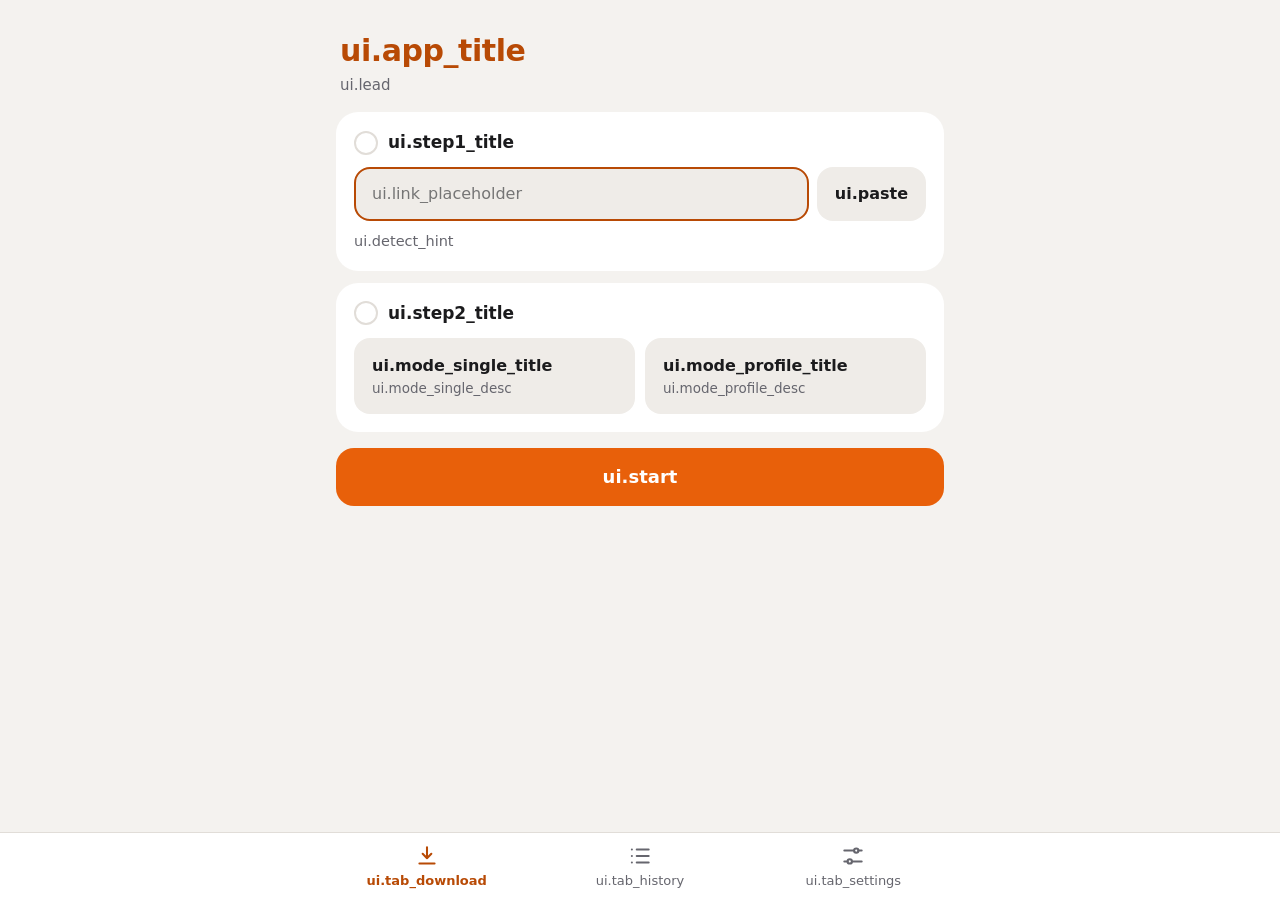
==== instagram_indirici/ui/index.html @ a9535fe2 "1.6.0: yeni arayüz (sekmeler, geçmiş, sihirbaz) ve Windows'a Android'in gelişmiş özellikleri Arayüz " ====
<!doctype html>
<html lang="en">
<head>
<meta charset="utf-8">
<meta name="viewport" content="width=device-width, initial-scale=1, viewport-fit=cover">
<title>Instagram İndirici</title>
<style>
:root {
  --bg: #f4f2ef;
  --surface: #ffffff;
  --surface2: #efece8;
  --ink: #1b1b1d;
  --muted: #66666e;
  --line: #e1ddd8;
  --accent: #b84a05;          /* vurgu metni */
  --accent-soft: #fdeadb;
  --btn: #e8600a;             /* ana düğme */
  --btn-ink: #ffffff;
  --ok: #0e7a5f; --ok-soft: #e2f4ee;
  --warn: #8a5800; --warn-soft: #fff1cc;
  --err: #b3122b; --err-soft: #fbe9ec;
  --focus: #2f6fed;
  --radius: 22px;
  color-scheme: light;
}
@media (prefers-color-scheme: dark) {
  :root {
    --bg: #121212; --surface: #1d1d1f; --surface2: #262629; --ink: #f3f3f3; --muted: #9b9ba3; --line: #2e2e33;
    --accent: #ff7a1a; --accent-soft: #3a2412; --btn: #f26a0c; --btn-ink: #ffffff;
    --ok: #3dcb9b; --ok-soft: #12302a; --warn: #ffcf66; --warn-soft: #3a2f12; --err: #ff6b7d; --err-soft: #3a1820;
    --focus: #7aa7ff;
    color-scheme: dark;
  }
}
* { box-sizing: border-box; }
[hidden] { display: none !important; }
html, body { margin: 0; }
body {
  background: var(--bg);
  color: var(--ink);
  font: 16px/1.45 "Segoe UI Variable Text", "Segoe UI", Roboto, system-ui, -apple-system, sans-serif;
  -webkit-font-smoothing: antialiased;
  -webkit-tap-highlight-color: transparent;
}
body.loading #views, body.loading .tabs { visibility: hidden; }
button, input, select { font: inherit; color: inherit; }
button { -webkit-appearance: none; appearance: none; }
:focus-visible { outline: 2px solid var(--focus); outline-offset: 2px; }

/* ---------- iskelet: üstte içerik, altta sekmeler ---------- */
#views { max-width: 640px; margin: 0 auto; padding: 26px 16px calc(104px + env(safe-area-inset-bottom)); }
.view-head { margin: 0 4px 16px; }
h1 { font: 700 30px/1.15 "Segoe UI Variable Display", "Segoe UI", Roboto, system-ui, sans-serif; margin: 0; letter-spacing: -0.015em; }
#view-download h1 { color: var(--accent); }
.lead { color: var(--muted); margin: 6px 0 0; font-size: 15px; }
h2 { font-size: 17px; font-weight: 650; margin: 0 0 12px; }
.sec { color: var(--accent); font-size: 15px; font-weight: 650; margin: 26px 6px 10px; }

.card { background: var(--surface); border-radius: var(--radius); padding: 18px 18px; margin-bottom: 12px; }
.card.flush { padding: 4px 18px; }

/* adım kartlarının başlığında durum işareti: tamamlanınca yeşil tik */
.step > h2 { display: flex; align-items: center; gap: 10px; }
.step > h2::before {
  content: ""; width: 20px; height: 20px; border-radius: 50%; flex: none;
  border: 2px solid var(--line); background: transparent center / 12px no-repeat;
}
.step.done > h2::before {
  border-color: var(--ok); background-color: var(--ok);
  background-image: url("data:image/svg+xml,%3Csvg xmlns='http://www.w3.org/2000/svg' viewBox='0 0 12 12'%3E%3Cpath d='M2.5 6.4l2.3 2.3L9.5 3.6' fill='none' stroke='white' stroke-width='1.8' stroke-linecap='round' stroke-linejoin='round'/%3E%3C/svg%3E");
}

/* ---------- link alanı ---------- */
.link-row { display: flex; gap: 8px; }
.link-row input {
  flex: 1; min-width: 0; height: 54px; padding: 0 16px; font-size: 16px;
  background: var(--surface2); border: 2px solid transparent; border-radius: 16px;
}
.link-row input:focus { border-color: var(--accent); outline: none; }
.detect { min-height: 22px; margin-top: 10px; font-size: 14.5px; color: var(--muted); }
.detect.ok { color: var(--ok); }
.detect.err { color: var(--err); }

.btn {
  min-height: 44px; padding: 0 18px; border-radius: 14px; border: 0;
  background: var(--surface2); cursor: pointer; font-weight: 600; white-space: nowrap;
}
.btn:hover { filter: brightness(1.08); }
.btn:disabled { opacity: .5; cursor: not-allowed; }
.btn.primary { background: var(--btn); color: var(--btn-ink); }
.btn.danger { color: var(--err); }
.link-row .btn { height: 54px; border-radius: 16px; }

/* ---------- seçim kartları ---------- */
.choices { display: grid; grid-template-columns: 1fr 1fr; gap: 10px; }
.choice { position: relative; }
.choice input { position: absolute; opacity: 0; pointer-events: none; }
.choice label {
  display: block; height: 100%; padding: 14px 16px; border-radius: 16px; cursor: pointer;
  background: var(--surface2); border: 2px solid transparent;
}
.choice label b { display: block; font-weight: 650; }
.choice label span { display: block; color: var(--muted); font-size: 13.5px; margin-top: 2px; }
.choice input:checked + label { border-color: var(--accent); background: var(--accent-soft); }
.choice input:focus-visible + label { outline: 2px solid var(--focus); outline-offset: 2px; }
.choice input:disabled + label { opacity: .45; cursor: not-allowed; }

/* ---------- satırlar: ayar listesi görünümü ---------- */
.rows { display: grid; }
.row { display: grid; grid-template-columns: 130px 1fr; align-items: center; gap: 10px; padding: 12px 0; }
.row + .row { border-top: 1px solid var(--line); }
.row > .lbl { color: var(--muted); font-size: 14px; }
.seg { display: inline-flex; flex-wrap: wrap; background: var(--surface2); border-radius: 12px; padding: 3px; gap: 2px; }
.seg input { position: absolute; opacity: 0; pointer-events: none; }
.seg label { padding: 7px 14px; cursor: pointer; font-size: 14.5px; border-radius: 9px; }
.seg input:checked + label { background: var(--btn); color: var(--btn-ink); font-weight: 600; }
.seg input:focus-visible + label { outline: 2px solid var(--focus); outline-offset: 1px; }
.seg input:disabled + label { opacity: .5; cursor: not-allowed; }
select { height: 42px; padding: 0 12px; border-radius: 12px; border: 0; background: var(--surface2); max-width: 100%; }
.what { display: grid; grid-template-columns: 1fr 1fr; gap: 10px 14px; }
.check { display: flex; gap: 10px; align-items: flex-start; cursor: pointer; }
.check input { width: 20px; height: 20px; margin: 1px 0 0; accent-color: var(--btn); flex: none; }
.check small { display: block; color: var(--muted); font-size: 13px; }

/* anahtar (switch) satırı */
.opt { display: flex; align-items: center; justify-content: space-between; gap: 16px; padding: 14px 0; cursor: pointer; }
.opt + .opt, .opt + .plain, .plain + .opt, .plain + .plain { border-top: 1px solid var(--line); }
.opt .txt { min-width: 0; }
.opt .txt b { display: block; font-weight: 500; }
.opt .txt small, .plain small { display: block; color: var(--muted); font-size: 13.5px; margin-top: 2px; line-height: 1.4; }
input.switch {
  -webkit-appearance: none; appearance: none; flex: none; width: 50px; height: 30px; margin: 0; border-radius: 15px;
  background: var(--line); position: relative; cursor: pointer; transition: background .15s;
}
input.switch::after {
  content: ""; position: absolute; top: 3px; left: 3px; width: 24px; height: 24px; border-radius: 50%;
  background: #fff; box-shadow: 0 1px 3px rgba(0,0,0,.35); transition: transform .15s;
}
input.switch:checked { background: var(--btn); }
input.switch:checked::after { transform: translateX(20px); }
input.switch:disabled { opacity: .5; cursor: not-allowed; }
.plain { padding: 14px 0; }
.plain > b { display: block; font-weight: 500; margin-bottom: 8px; }
.folder-row { display: flex; gap: 8px; flex-wrap: wrap; }
.folder-row input { flex: 1 1 220px; min-width: 0; height: 44px; padding: 0 12px; border-radius: 12px; border: 0; background: var(--surface2); font-size: 14px; }
.folder-static { padding: 11px 14px; border-radius: 12px; background: var(--surface2); font-size: 14px; }
.linklike { background: none; border: 0; padding: 4px 0; color: var(--accent); cursor: pointer; font-size: 14px; font-weight: 600; }
.linklike:disabled { opacity: .5; cursor: not-allowed; }
.hint { color: var(--muted); font-size: 13px; margin-left: 10px; }

/* ---------- başlat düğmesi ---------- */
.start {
  width: 100%; min-height: 58px; border-radius: 18px; border: 0; cursor: pointer; margin-top: 4px;
  background: var(--btn); color: var(--btn-ink); font-size: 18px; font-weight: 700;
}
.start:hover { filter: brightness(1.06); }
.start.stop { background: var(--surface2); color: var(--ink); }
.start:disabled { opacity: .5; cursor: not-allowed; }
.form-error { color: var(--err); font-size: 14px; margin: 8px 4px 0; min-height: 20px; }

/* ---------- ilerleme: büyük sayı ---------- */
#progress { text-align: center; padding: 20px 18px 18px; }
.status { font-size: 17px; font-weight: 650; margin: 0 0 2px; }
.sub { color: var(--muted); font-size: 14px; margin: 0; overflow-wrap: anywhere; min-height: 21px; }
.hero { display: flex; align-items: baseline; justify-content: center; gap: 6px; margin: 14px 0 4px; }
.hero b { font: 800 76px/1 "Segoe UI Variable Display", "Segoe UI", Roboto, system-ui, sans-serif; letter-spacing: -0.03em; font-variant-numeric: tabular-nums; }
.hero span { color: var(--muted); font-size: 18px; }
#progress[data-state="running"] .hero b { color: var(--accent); }
#progress[data-state="done"] .hero b { color: var(--ok); }
#progress[data-state="error"] .hero b { color: var(--err); }
.bar { height: 8px; border-radius: 6px; background: var(--surface2); overflow: hidden; margin: 12px 0 0; }
.bar > i { display: block; height: 100%; width: 0; background: var(--btn); border-radius: 6px; transition: width .3s ease; }
.bar.indet > i { width: 30%; animation: slide 1.2s ease-in-out infinite; }
@keyframes slide { 0% { margin-left: -30%; } 100% { margin-left: 100%; } }
@media (prefers-reduced-motion: reduce) { .bar.indet > i { animation: none; width: 100%; opacity: .35; } .bar > i { transition: none; } input.switch, input.switch::after { transition: none; } }
.counts { display: grid; grid-template-columns: repeat(auto-fit, minmax(92px, 1fr)); gap: 8px; margin-top: 16px; text-align: left; }
.tile { background: var(--surface2); border-radius: 16px; padding: 10px 14px; }
.tile small { display: block; color: var(--muted); font-size: 13px; }
.tile b { display: block; font-size: 22px; font-weight: 700; font-variant-numeric: tabular-nums; }
.tile.bad b { color: var(--err); }
.note { border-radius: 16px; padding: 12px 14px; margin-top: 12px; font-size: 14.5px; text-align: left; }
.note.warn { background: var(--warn-soft); color: var(--warn); }
.note.ok { background: var(--ok-soft); color: var(--ok); }
.note.err { background: var(--err-soft); color: var(--err); }
.note .btn { margin-top: 10px; }
.actions { display: flex; gap: 8px; flex-wrap: wrap; margin-top: 14px; justify-content: center; }
details { margin-top: 14px; text-align: left; }
summary { cursor: pointer; color: var(--muted); font-size: 14px; }
.log { margin-top: 8px; max-height: 240px; overflow: auto; font-size: 13px; line-height: 1.45; border-top: 1px solid var(--line); padding-top: 8px; }
.log div { padding: 2px 0; overflow-wrap: anywhere; }
.log time { color: var(--muted); margin-right: 8px; font-variant-numeric: tabular-nums; }
.log .error { color: var(--err); }
.log .warn { color: var(--warn); }
.log .ok { color: var(--ok); }
.log .debug { display: none; }

/* ---------- hesap ---------- */
.account { display: flex; gap: 10px; align-items: center; justify-content: space-between; flex-wrap: wrap; }
.account .who { display: inline-flex; gap: 10px; align-items: center; }
.account .dot { width: 10px; height: 10px; border-radius: 50%; background: var(--muted); display: inline-block; }
.account.on .dot { background: var(--ok); }

/* ---------- geçmiş ---------- */
.stats { display: grid; grid-template-columns: 1fr 1fr; gap: 10px; margin-bottom: 14px; }
.stats .tile { padding: 14px 16px; border-radius: 18px; background: var(--surface); }
.day { display: flex; justify-content: space-between; align-items: baseline; margin: 20px 6px 8px; color: var(--accent); font-weight: 650; font-size: 15px; }
.day span { color: var(--muted); font-weight: 400; font-size: 14px; }
.person { display: grid; grid-template-columns: 46px 1fr; gap: 14px; align-items: center; background: var(--surface); border-radius: 18px; padding: 14px 16px; margin-bottom: 8px; }
.person .av { width: 46px; height: 46px; border-radius: 50%; background: var(--accent-soft); color: var(--accent); display: grid; place-items: center; font-weight: 700; font-size: 19px; text-transform: uppercase; }
.person .nm { font-weight: 600; overflow-wrap: anywhere; }
.person .meta { color: var(--muted); font-size: 14px; }
.person .acts { grid-column: 1 / -1; display: flex; gap: 8px; flex-wrap: wrap; }
.person .acts .btn { min-height: 40px; padding: 0 14px; font-size: 14.5px; }
.empty { text-align: center; padding: 56px 24px 24px; color: var(--muted); }
.empty b { display: block; color: var(--ink); font-size: 18px; margin-bottom: 6px; }
.note-foot { color: var(--muted); font-size: 13.5px; margin: 18px 6px 0; line-height: 1.5; }

/* ---------- gelişmiş ---------- */
.adv-row { padding: 14px 0; }
.adv-row + .adv-row { border-top: 1px solid var(--line); }
.adv-row .lbl2 { display: block; font-weight: 500; margin-bottom: 8px; }
.adv-row small { display: block; color: var(--muted); font-size: 13.5px; margin-top: 8px; line-height: 1.4; }
.adv-actions { display: flex; flex-wrap: wrap; gap: 8px; }
.adv-msg { color: var(--muted); font-size: 13.5px; margin-top: 6px; min-height: 18px; }
.about { color: var(--muted); font-size: 13.5px; text-align: center; margin: 26px 0 0; }

/* ---------- alt sekmeler ---------- */
.tabs {
  position: fixed; left: 0; right: 0; bottom: 0; z-index: 20;
  background: var(--surface); border-top: 1px solid var(--line);
  padding-bottom: env(safe-area-inset-bottom);
}
.tabs-in { max-width: 640px; margin: 0 auto; display: grid; grid-template-columns: repeat(3, 1fr); }
.tab {
  background: none; border: 0; cursor: pointer; color: var(--muted); padding: 10px 4px 9px;
  display: flex; flex-direction: column; align-items: center; gap: 3px; font-size: 13px; font-weight: 500; min-height: 62px;
}
.tab svg { width: 26px; height: 26px; fill: none; stroke: currentColor; stroke-width: 1.9; stroke-linecap: round; stroke-linejoin: round; }
.tab[aria-selected="true"] { color: var(--accent); font-weight: 650; }

/* ---------- pencereler ---------- */
.modal { position: fixed; inset: 0; background: rgba(0,0,0,.6); display: flex; align-items: center; justify-content: center; padding: 20px; z-index: 50; }
.modal[hidden] { display: none; }
.modal-box { background: var(--surface); color: var(--ink); border-radius: 26px; padding: 22px; max-width: 420px; width: 100%; box-shadow: 0 10px 40px rgba(0,0,0,.4); }
.modal-box h3 { margin: 0 0 8px; font-size: 20px; font-weight: 600; }
.modal-box p { margin: 0 0 14px; line-height: 1.45; color: var(--muted); }
.modal-actions { display: flex; gap: 10px; justify-content: flex-end; margin-top: 18px; }

/* ---------- ilk açılış sihirbazı ---------- */
.wizard { position: fixed; inset: 0; z-index: 60; background: var(--bg); display: flex; flex-direction: column; padding: 28px 24px calc(28px + env(safe-area-inset-bottom)); }
.wizard-in { width: 100%; max-width: 480px; margin: 0 auto; flex: 1; display: flex; flex-direction: column; }
.wz-step { text-align: center; color: var(--muted); font-size: 14px; min-height: 22px; }
.wz-page { flex: 1; display: flex; flex-direction: column; align-items: center; justify-content: center; text-align: center; gap: 14px; }
.wz-icon { width: 104px; height: 104px; border-radius: 50%; background: var(--btn); display: grid; place-items: center; margin-bottom: 10px; }
.wz-icon svg { width: 54px; height: 54px; fill: none; stroke: #fff; stroke-width: 2; stroke-linecap: round; stroke-linejoin: round; }
.wz-page h2 { font-size: 27px; font-weight: 700; margin: 0; letter-spacing: -0.01em; }
.wz-page p { margin: 0; color: var(--muted); font-size: 17px; line-height: 1.5; max-width: 380px; }
.wz-page .accent { color: var(--accent); }
.wz-page select { margin-top: 8px; min-width: 200px; }
.wz-path { background: var(--surface); border-radius: 14px; padding: 10px 14px; font-size: 14px; overflow-wrap: anywhere; max-width: 100%; }
.wz-actions { display: grid; gap: 6px; }
.wz-actions .start { margin: 0; }
.wz-actions .skip { background: none; border: 0; cursor: pointer; color: var(--muted); font-size: 16px; min-height: 48px; }

.is-mobile .desktop-only { display: none !important; }
.is-desktop .mobile-only { display: none !important; }

@media (min-width: 720px) {
  #views { padding-top: 34px; }
}
@media (max-width: 560px) {
  .choices { grid-template-columns: 1fr; }
  .what { grid-template-columns: 1fr; }
  .row { grid-template-columns: 1fr; gap: 6px; }
  .link-row { flex-direction: column; }
  .link-row .btn { height: 48px; }
  .hero b { font-size: 64px; }
}
</style>
</head>
<body class="loading">

<div id="views">
  <!-- ===================== İNDİR ===================== -->
  <section id="view-download" data-view="download" role="tabpanel" aria-labelledby="tab-download">
    <header class="view-head">
      <h1 data-i18n="ui.app_title"></h1>
      <p class="lead" data-i18n="ui.lead"></p>
    </header>

    <section class="card" id="progress" hidden aria-live="polite" data-state="idle">
      <p class="status" id="status"></p>
      <p class="sub" id="sub"></p>
      <div class="hero" id="hero"><b id="hero-num">0</b><span id="hero-unit">%</span></div>
      <div class="bar" id="bar"><i></i></div>
      <div class="counts" id="counts"></div>
      <div id="notes"></div>
      <div class="actions" id="done-actions" hidden>
        <button class="btn primary" id="open-result" type="button"></button>
      </div>
      <details id="details">
        <summary data-i18n="ui.details"></summary>
        <div class="log" id="log"></div>
      </details>
    </section>

    <section class="card step" id="step1">
      <h2 data-i18n="ui.step1_title"></h2>
      <div class="link-row">
        <input id="link" type="text" autocomplete="off" spellcheck="false" inputmode="url"
               data-i18n-placeholder="ui.link_placeholder" aria-describedby="detect">
        <button class="btn" id="paste" type="button" data-i18n="ui.paste"></button>
      </div>
      <div class="detect" id="detect" aria-live="polite"></div>
    </section>

    <section class="card step" id="step2">
      <h2 id="step2-title" data-i18n="ui.step2_title"></h2>
      <div class="choices" role="radiogroup" aria-labelledby="step2-title">
        <div class="choice">
          <input type="radio" name="mode" id="mode-single" value="single">
          <label for="mode-single"><b data-i18n="ui.mode_single_title"></b><span id="single-hint"></span></label>
        </div>
        <div class="choice">
          <input type="radio" name="mode" id="mode-profile" value="profile">
          <label for="mode-profile"><b data-i18n="ui.mode_profile_title"></b><span id="profile-hint"></span></label>
        </div>
      </div>
    </section>

    <section class="card" id="step3">
      <h2 data-i18n="ui.step3_title"></h2>
      <div class="rows">
        <div class="row" id="row-what">
          <span class="lbl" data-i18n="ui.what_label"></span>
          <div class="what">
            <label class="check"><input type="checkbox" id="w-posts"><span data-i18n="ui.what_posts"></span></label>
            <label class="check"><input type="checkbox" id="w-stories"><span><span data-i18n="ui.what_stories"></span><small data-i18n="ui.needs_login"></small></span></label>
            <label class="check"><input type="checkbox" id="w-highlights"><span><span data-i18n="ui.what_highlights"></span><small data-i18n="ui.needs_login"></small></span></label>
            <label class="check"><input type="checkbox" id="w-avatar"><span data-i18n="ui.what_avatar"></span></label>
          </div>
        </div>
        <div class="row" id="row-content">
          <span class="lbl" id="lbl-content" data-i18n="ui.content_label"></span>
          <div class="seg" role="radiogroup" aria-labelledby="lbl-content">
            <input type="radio" name="content" id="c-all" value="all"><label for="c-all" data-i18n="ui.content_all"></label>
            <input type="radio" name="content" id="c-video" value="video"><label for="c-video" data-i18n="ui.content_video"></label>
            <input type="radio" name="content" id="c-image" value="image"><label for="c-image" data-i18n="ui.content_image"></label>
          </div>
        </div>
        <div class="row" id="row-limit">
          <label class="lbl" for="limit" data-i18n="ui.limit_label"></label>
          <div>
            <select id="limit">
              <option value="0" data-i18n="ui.limit_all"></option>
              <option value="12" data-i18n="ui.limit_n" data-n="12"></option>
              <option value="30" data-i18n="ui.limit_n" data-n="30"></option>
              <option value="50" data-i18n="ui.limit_n" data-n="50"></option>
              <option value="100" data-i18n="ui.limit_n" data-n="100"></option>
              <option value="300" data-i18n="ui.limit_n" data-n="300"></option>
            </select>
          </div>
        </div>
        <div class="row" id="row-onlynew">
          <span class="lbl"></span>
          <label class="check"><input type="checkbox" id="onlynew">
            <span><span data-i18n="ui.only_new_title"></span>
              <small data-i18n="ui.only_new_desc"></small>
            </span>
          </label>
        </div>
      </div>
    </section>

    <button class="start" id="start" type="button" data-i18n="ui.start"></button>
    <div class="form-error" id="form-error" role="alert"></div>
  </section>

  <!-- ===================== GEÇMİŞ ===================== -->
  <section id="view-history" data-view="history" role="tabpanel" aria-labelledby="tab-history" hidden>
    <header class="view-head"><h1 data-i18n="ui.hist_title"></h1></header>
    <div class="stats">
      <div class="tile"><small data-i18n="ui.hist_profiles"></small><b id="hist-profiles">0</b></div>
      <div class="tile"><small data-i18n="ui.hist_posts"></small><b id="hist-posts">0</b></div>
    </div>
    <div id="hist-list"></div>
    <div class="empty" id="hist-empty" hidden>
      <b data-i18n="ui.hist_empty_title"></b>
      <span data-i18n="ui.hist_empty_text"></span>
    </div>
    <p class="note-foot" data-i18n="ui.hist_note"></p>
  </section>

  <!-- ===================== AYARLAR ===================== -->
  <section id="view-settings" data-view="settings" role="tabpanel" aria-labelledby="tab-settings" hidden>
    <header class="view-head"><h1 data-i18n="ui.settings_title"></h1></header>

    <h3 class="sec" data-i18n="ui.sec_download"></h3>
    <div class="card flush">
      <div class="plain" id="row-folder">
        <b data-i18n="ui.folder_label"></b>
        <div class="folder-row desktop-only">
          <input id="outdir" type="text" spellcheck="false" aria-label="">
          <button class="btn" id="choose" type="button" data-i18n="ui.folder_change"></button>
          <button class="btn" id="openout" type="button" data-i18n="ui.folder_open"></button>
        </div>
        <div class="folder-static mobile-only" data-i18n="ui.folder_mobile_value"></div>
      </div>
      <label class="opt" id="row-history">
        <span class="txt"><b data-i18n="ui.history_title"></b><small data-i18n="ui.history_desc"></small></span>
        <input class="switch" type="checkbox" id="history">
      </label>
      <label class="opt" id="row-auto">
        <span class="txt"><b data-i18n="ui.auto_title"></b><small data-i18n="ui.auto_desc"></small></span>
        <input class="switch" type="checkbox" id="autocont">
      </label>
      <div class="plain">
        <button class="linklike" id="clear-history" type="button" data-i18n="ui.history_clear"></button>
        <span class="hint" id="history-msg" aria-live="polite"></span>
      </div>
    </div>

    <h3 class="sec" data-i18n="ui.sec_account"></h3>
    <div class="card">
      <div class="account" id="account">
        <span class="who"><i class="dot" aria-hidden="true"></i><span id="account-text"></span></span>
        <button class="btn" id="login" type="button"></button>
      </div>
    </div>

    <h3 class="sec" data-i18n="ui.sec_language"></h3>
    <div class="card">
      <select id="lang" aria-label="Language"></select>
    </div>

    <h3 class="sec" data-i18n="ui.advanced_title"></h3>
    <div class="card flush" id="advanced">
      <div class="adv-row">
        <label class="lbl2" for="identity" data-i18n="ui.identity_label"></label>
        <select id="identity">
          <option value="desktop" data-i18n="ui.identity_desktop"></option>
          <option value="android" data-i18n="ui.identity_android"></option>
          <option value="tablet" data-i18n="ui.identity_tablet"></option>
        </select>
        <small id="identity-hint"></small>
      </div>
      <div class="adv-row">
        <label class="lbl2" for="speed" data-i18n="ui.speed_label"></label>
        <select id="speed">
          <option value="normal" data-i18n="ui.speed_normal"></option>
          <option value="careful" data-i18n="ui.speed_careful"></option>
          <option value="very_careful" data-i18n="ui.speed_very_careful"></option>
        </select>
        <small data-i18n="ui.speed_hint"></small>
      </div>
      <div class="adv-row">
        <span class="lbl2" data-i18n="ui.report_label"></span>
        <div class="adv-actions">
          <button class="btn" id="report-copy" type="button" data-i18n="ui.report_copy"></button>
          <button class="btn" id="report-share" type="button"></button>
        </div>
        <small id="report-hint"></small>
        <div class="adv-msg" id="report-msg" aria-live="polite"></div>
      </div>
      <div class="adv-row mobile-only">
        <span class="lbl2" data-i18n="ui.network_label"></span>
        <button class="btn" id="network-open" type="button" data-i18n="ui.network_open"></button>
        <small data-i18n="ui.network_hint"></small>
      </div>
      <div class="adv-row">
        <span class="lbl2" data-i18n="ui.clear_label"></span>
        <div class="adv-actions">
          <button class="btn" id="clear-cache" type="button" data-i18n="ui.cache_clear"></button>
          <button class="btn danger" id="clear-cookies" type="button" data-i18n="ui.cookies_clear"></button>
        </div>
        <small><span data-i18n="ui.cache_hint"></span> <span data-i18n="ui.cookies_hint"></span></small>
        <div class="adv-msg" id="adv-msg" aria-live="polite"></div>
      </div>
      <label class="opt">
        <span class="txt"><b data-i18n="ui.confirm_ask"></b></span>
        <input class="switch" type="checkbox" id="confirm-ask">
      </label>
    </div>

    <p class="about" id="version"></p>
  </section>
</div>

<!-- alt sekmeler -->
<nav class="tabs" id="tabs" role="tablist">
  <div class="tabs-in">
    <button class="tab" id="tab-download" role="tab" type="button" data-tab="download" aria-selected="true" aria-controls="view-download">
      <svg viewBox="0 0 24 24" aria-hidden="true"><path d="M12 4v10m0 0l-4-4m4 4l4-4M5 19h14"/></svg>
      <span data-i18n="ui.tab_download"></span>
    </button>
    <button class="tab" id="tab-history" role="tab" type="button" data-tab="history" aria-selected="false" aria-controls="view-history">
      <svg viewBox="0 0 24 24" aria-hidden="true"><path d="M9 6h11M9 12h11M9 18h11M4.5 6h.01M4.5 12h.01M4.5 18h.01"/></svg>
      <span data-i18n="ui.tab_history"></span>
    </button>
    <button class="tab" id="tab-settings" role="tab" type="button" data-tab="settings" aria-selected="false" aria-controls="view-settings">
      <svg viewBox="0 0 24 24" aria-hidden="true"><path d="M4 7h9M17 7h3M4 17h3M11 17h9"/><circle cx="15" cy="7" r="2"/><circle cx="9" cy="17" r="2"/></svg>
      <span data-i18n="ui.tab_settings"></span>
    </button>
  </div>
</nav>

<!-- onay penceresi: silmeden önce 5 sn kilitli düğme -->
<div class="modal" id="confirm" role="dialog" aria-modal="true" aria-labelledby="confirm-title" hidden>
  <div class="modal-box">
    <h3 id="confirm-title" data-i18n="ui.confirm_title"></h3>
    <p id="confirm-text"></p>
    <label class="check"><input type="checkbox" id="confirm-never"><span data-i18n="ui.confirm_never"></span></label>
    <div class="modal-actions">
      <button class="btn" id="confirm-cancel" type="button" data-i18n="ui.confirm_cancel"></button>
      <button class="btn danger" id="confirm-ok" type="button" disabled></button>
    </div>
  </div>
</div>

<!-- ilk açılış sihirbazı -->
<div class="wizard" id="wizard" role="dialog" aria-modal="true" aria-labelledby="wz-title" hidden>
  <div class="wizard-in">
    <div class="wz-step" id="wz-step"></div>
    <div class="wz-page" id="wz-page">
      <div class="wz-icon" id="wz-icon" aria-hidden="true"></div>
      <h2 id="wz-title"></h2>
      <p id="wz-text"></p>
      <select id="wz-lang" aria-label="Language" hidden></select>
      <div class="wz-path" id="wz-path" hidden></div>
    </div>
    <div class="wz-actions">
      <button class="start" id="wz-next" type="button"></button>
      <button class="skip" id="wz-skip" type="button"></button>
    </div>
  </div>
</div>

<script>
(() => {
  const $ = (id) => document.getElementById(id);

  // ---------------- köprü: Windows'ta yerel sunucu, Android'de uygulamanın kendisi
  const bridge = window.InstagramApp;
  async function api(path, body) {
    let status, data;
    if (bridge) {
      const raw = bridge.call(path, body === undefined ? '' : JSON.stringify(body));
      const res = JSON.parse(raw);
      status = res.status; data = res.body || {};
    } else {
      const res = await fetch(path, body === undefined ? {} : {
        method: 'POST', headers: { 'Content-Type': 'application/json' }, body: JSON.stringify(body)
      });
      status = res.status;
      data = await res.json().catch(() => ({}));
    }
    if (status >= 400) {
      const err = new Error('request failed');
      err.msg = data.error;
      throw err;
    }
    return data;
  }

  // ---------------- çeviri
  let S = {}, platform = 'desktop', langCode = 'en';
  const t = (key, params) => {
    if (key === 'summary') return summaryText(params || {});
    let text = S[key];
    if (text === undefined) text = key;
    return text.replace(/\{(\w+)\}/g, (m, name) => {
      if (!params || !(name in params)) return m;
      const v = params[name];
      return (v && typeof v === 'object') ? renderMsg(v) : String(v);
    });
  };
  function summaryText(p) {
    const parts = [t('summary.done', { n: p.done || 0 })];
    if (p.skipped) parts.push(t('summary.skipped', { n: p.skipped }));
    if (p.failed) parts.push(t('summary.failed', { n: p.failed }));
    if (p.unmatched) parts.push(t('summary.unmatched', { n: p.unmatched }));
    if (p.unavailable) parts.push(t('summary.unavailable', { n: p.unavailable }));
    if (p.known) parts.push(t('summary.known', { n: p.known }));
    return t('summary.wrap', { parts: parts.join(', ') });
  }
  function renderMsg(m) {
    if (!m) return '';
    if (typeof m === 'string') return m;
    return t(m.key, m.params || {});
  }
  const pick = (base) => t(base + (platform === 'mobile' ? '_mobile' : '_desktop'));
  const errText = (e) => e && e.msg ? renderMsg(e.msg) : String(e && e.message || e);

  function applyStatic() {
    document.querySelectorAll('[data-i18n]').forEach(el => {
      el.textContent = t(el.dataset.i18n, el.dataset.n ? { n: el.dataset.n } : undefined);
    });
    document.querySelectorAll('[data-i18n-placeholder]').forEach(el => { el.placeholder = t(el.dataset.i18nPlaceholder); });
    document.title = t('ui.app_title');
    document.body.classList.toggle('is-mobile', platform === 'mobile');
    document.body.classList.toggle('is-desktop', platform !== 'mobile');
    $('open-result').textContent = pick('ui.open_result');
    $('report-share').textContent = pick('ui.report_share');
    $('identity-hint').textContent = pick('ui.identity_hint');
    $('report-hint').textContent = pick('ui.report_hint');
    $('outdir').setAttribute('aria-label', t('ui.folder_label'));
  }
  async function loadStrings() {
    const r = await api('/api/strings');
    S = r.strings || {};
    platform = r.platform || 'desktop';
    langCode = r.lang || 'en';
    document.documentElement.lang = langCode;
    for (const sel of [$('lang'), $('wz-lang')]) {
      sel.textContent = '';
      const auto = document.createElement('option'); auto.value = 'auto'; auto.textContent = t('ui.language_auto'); sel.appendChild(auto);
      for (const l of r.languages || []) { const o = document.createElement('option'); o.value = l.code; o.textContent = l.name; sel.appendChild(o); }
      sel.value = r.setting || 'auto';
    }
    applyStatic();
    renderDetect();
    updateModeRows();
    renderLog();
    renderHistory();
    if (wizardOpen) renderWizard();
    if (lastState) render(lastState, true);
  }

  let notesKey = '';
  let linkKind = null, running = false, logNext = 0, lastFolder = '', lastState = null;
  let settingsLoaded = false, parseTimer = null, parseSeq = 0, lastPhase = '', detectMsg = null, detectClass = '';
  let currentSettings = {};

  // ---------------- sekmeler
  let view = 'download';
  function showView(name) {
    view = name;
    document.querySelectorAll('[data-view]').forEach(el => { el.hidden = el.dataset.view !== name; });
    document.querySelectorAll('.tab').forEach(b => b.setAttribute('aria-selected', b.dataset.tab === name ? 'true' : 'false'));
    window.scrollTo(0, 0);
    if (name === 'history') loadHistory();
  }
  document.querySelectorAll('.tab').forEach(b => b.addEventListener('click', () => showView(b.dataset.tab)));

  // ---------------- link algılama
  const detect = $('detect');
  function renderDetect() {
    detect.className = 'detect ' + detectClass;
    detect.textContent = detectMsg ? renderMsg(detectMsg) : t('ui.detect_hint');
  }
  function setModeAvailability() {
    const single = $('mode-single'), profile = $('mode-profile');
    single.disabled = linkKind === 'profile';
    if (linkKind === 'profile') profile.checked = true;
    else if (linkKind && !single.checked && !profile.checked) single.checked = true;
    if (single.disabled && single.checked) profile.checked = true;
    updateModeRows();
  }
  function updateModeRows() {
    const isProfile = $('mode-profile').checked;
    for (const id of ['row-what', 'row-content', 'row-limit', 'row-onlynew']) $(id).hidden = !isProfile;
    const single = $('mode-single').checked;
    $('step3').hidden = !isProfile;
    const owner = linkKind && linkKind !== 'profile';
    $('profile-hint').textContent = t(owner ? 'ui.mode_profile_desc_owner' : 'ui.mode_profile_desc');
    const singleKey = { story: 'ui.mode_single_desc_story', highlight: 'ui.mode_single_desc_highlight' }[linkKind] || 'ui.mode_single_desc';
    $('single-hint').textContent = t(singleKey);
    $('step2').classList.toggle('done', single || isProfile);
  }
  async function parseLink() {
    const value = $('link').value.trim();
    const seq = ++parseSeq;
    if (!value) {
      linkKind = null; detectMsg = null; detectClass = '';
      renderDetect();
      $('step1').classList.remove('done');
      updateModeRows();
      return;
    }
    try {
      const r = await api('/api/parse', { link: value });
      if (seq !== parseSeq) return;
      linkKind = r.ok ? r.kind : null;
      detectMsg = r.message; detectClass = r.ok ? 'ok' : 'err';
      renderDetect();
      $('step1').classList.toggle('done', !!r.ok);
      setModeAvailability();
    } catch (e) {
      detectMsg = e.msg || String(e); detectClass = 'err';
      renderDetect();
    }
  }
  window.igSetLink = (text) => { showView('download'); $('link').value = text; parseLink(); };
  $('link').addEventListener('input', () => { clearTimeout(parseTimer); parseTimer = setTimeout(parseLink, 200); });
  $('link').addEventListener('keydown', (e) => { if (e.key === 'Enter') startOrStop(); });
  $('paste').addEventListener('click', async () => {
    let text = '';
    try {
      if (bridge) text = (await api('/api/clipboard')).text || '';
      else text = await navigator.clipboard.readText();
    } catch (e) { /* izin yoksa elle yapıştırma */ }
    if (text) { $('link').value = text.trim(); parseLink(); return; }
    $('link').focus();
    detectMsg = { key: platform === 'mobile' ? 'ui.paste_hint_mobile' : 'ui.paste_hint_desktop' }; detectClass = '';
    renderDetect();
  });
  document.querySelectorAll('input[name=mode]').forEach(el => el.addEventListener('change', updateModeRows));

  // ---------------- ayarlar
  function readSettings() {
    const content = document.querySelector('input[name=content]:checked');
    return {
      content: content ? content.value : 'all',
      limit: parseInt($('limit').value, 10) || 0,
      posts: $('w-posts').checked,
      stories: $('w-stories').checked,
      highlights: $('w-highlights').checked,
      avatar: $('w-avatar').checked,
      only_new: $('onlynew').checked,
      history: $('history').checked,
      auto_continue: $('autocont').checked,
      out_dir: $('outdir').value.trim(),
      lang: $('lang').value || 'auto',
      identity: $('identity').value,
      speed: $('speed').value,
    };
  }
  function applySettings(s) {
    currentSettings = s || {};
    const c = document.querySelector(`input[name=content][value="${s.content}"]`);
    if (c) c.checked = true;
    $('limit').value = String(s.limit);
    if (!$('limit').value) $('limit').value = '0';
    $('w-posts').checked = !!s.posts;
    $('w-stories').checked = !!s.stories;
    $('w-highlights').checked = !!s.highlights;
    $('w-avatar').checked = !!s.avatar;
    $('onlynew').checked = !!s.only_new;
    $('history').checked = s.history !== false;
    $('autocont').checked = s.auto_continue !== false;
    if (s.identity) $('identity').value = s.identity;
    if (s.speed) $('speed').value = s.speed;
    $('confirm-ask').checked = !s.no_confirm;
    if (document.activeElement !== $('outdir')) $('outdir').value = s.out_dir || '';
  }
  const saveSettings = () => api('/api/settings', readSettings()).then(r => applySettings(r.settings)).catch(() => {});
  const patchSettings = (patch) => api('/api/settings', patch).then(r => applySettings(r.settings)).catch(() => {});
  ['limit', 'w-posts', 'w-stories', 'w-highlights', 'w-avatar', 'onlynew', 'history', 'autocont', 'outdir', 'identity', 'speed'].forEach(id => $(id).addEventListener('change', saveSettings));
  document.querySelectorAll('input[name=content]').forEach(el => el.addEventListener('change', saveSettings));
  $('lang').addEventListener('change', async () => { await saveSettings(); await loadStrings(); });

  // ---------------- silmeden önce onay: 5 sn kilitli düğme + "bir daha gösterme"
  const OLD_CONFIRM_KEY = 'ii.noConfirm';   // eski sürümlerde arayüzün kendi verisinde saklanıyordu
  const confirmOff = () => !!currentSettings.no_confirm;
  function confirmAction(text) {
    if (confirmOff()) return Promise.resolve(true);
    return new Promise((resolve) => {
      const box = $('confirm'), ok = $('confirm-ok'), cancel = $('confirm-cancel');
      let left = 5, timer = null;
      const label = () => { ok.textContent = left > 0 ? t('ui.confirm_ok_wait', { n: left }) : t('ui.confirm_ok'); };
      const close = (answer) => {
        clearInterval(timer);
        box.hidden = true;
        ok.onclick = null; cancel.onclick = null;
        if (answer && $('confirm-never').checked) patchSettings({ no_confirm: true });
        resolve(answer);
      };
      $('confirm-text').textContent = text;
      $('confirm-never').checked = false;
      ok.disabled = true; label();
      box.hidden = false;
      cancel.focus();
      timer = setInterval(() => { left -= 1; if (left <= 0) { ok.disabled = false; clearInterval(timer); } label(); }, 1000);
      ok.onclick = () => close(true);
      cancel.onclick = () => close(false);
    });
  }
  $('confirm-ask').addEventListener('change', () => patchSettings({ no_confirm: !$('confirm-ask').checked }));

  const advAction = async (path, msgId) => {
    try { const r = await api(path, {}); $(msgId).textContent = r.message ? renderMsg(r.message) : ''; }
    catch (e) { $(msgId).textContent = errText(e); }
  };
  $('report-copy').addEventListener('click', () => advAction('/api/report-copy', 'report-msg'));
  $('report-share').addEventListener('click', () => advAction('/api/report-share', 'report-msg'));
  $('network-open').addEventListener('click', () => advAction('/api/network-settings', 'adv-msg'));
  $('clear-cache').addEventListener('click', () => advAction('/api/clear-cache', 'adv-msg'));
  $('clear-cookies').addEventListener('click', async () => {
    if (!(await confirmAction(t('ui.confirm_cookies')))) return;
    advAction('/api/clear-cookies', 'adv-msg');
  });

  $('clear-history').addEventListener('click', async () => {
    if (!(await confirmAction(t('ui.history_confirm')))) return;
    try { const r = await api('/api/clear-history', {}); $('history-msg').textContent = renderMsg(r.message); loadHistory(); }
    catch (e) { $('history-msg').textContent = errText(e); }
  });
  $('choose').addEventListener('click', async () => {
    $('choose').disabled = true;
    try { const r = await api('/api/choose-folder', {}); applySettings(r.settings); }
    catch (e) { $('form-error').textContent = errText(e); }
    finally { $('choose').disabled = running; }
  });
  $('openout').addEventListener('click', () => api('/api/open-folder', { path: $('outdir').value.trim() }).catch(e => { $('form-error').textContent = errText(e); }));
  $('open-result').addEventListener('click', () => api('/api/open-folder', { path: lastFolder || $('outdir').value.trim() }).catch(e => { $('form-error').textContent = errText(e); }));

  // ---------------- geçmiş sekmesi
  let histData = { profiles: [], total: 0 };
  async function loadHistory() {
    try { histData = await api('/api/history-list'); } catch (e) { histData = { profiles: [], total: 0 }; }
    renderHistory();
  }
  function dayKey(ts) { const d = new Date(ts * 1000); return d.getFullYear() * 10000 + (d.getMonth() + 1) * 100 + d.getDate(); }
  function dayLabel(ts) {
    try { return new Date(ts * 1000).toLocaleDateString(langCode, { weekday: 'long', day: 'numeric', month: 'long', year: 'numeric' }); }
    catch (e) { return new Date(ts * 1000).toDateString(); }
  }
  function renderHistory() {
    const list = $('hist-list');
    list.textContent = '';
    const profiles = histData.profiles || [];
    $('hist-profiles').textContent = String(profiles.length);
    $('hist-posts').textContent = String(histData.total || 0);
    $('hist-empty').hidden = profiles.length > 0;
    let lastDay = 0;
    const byDay = new Map();
    for (const p of profiles) { const k = dayKey(p.last); if (!byDay.has(k)) byDay.set(k, []); byDay.get(k).push(p); }
    for (const [k, items] of byDay) {
      const head = el('div'); head.className = 'day';
      head.appendChild(el('div', dayLabel(items[0].last)));
      head.appendChild(el('span', t('ui.hist_posts_n', { n: items.reduce((a, p) => a + p.count, 0) })));
      list.appendChild(head);
      for (const p of items) list.appendChild(personCard(p));
    }
  }
  function personCard(p) {
    const card = el('div'); card.className = 'person';
    const av = el('div', (p.username || '?').charAt(0)); av.className = 'av'; av.setAttribute('aria-hidden', 'true');
    const info = el('div');
    const nm = el('div', '@' + (p.username || '?')); nm.className = 'nm';
    const meta = el('div', t('ui.hist_posts_n', { n: p.count })); meta.className = 'meta';
    info.appendChild(nm); info.appendChild(meta);
    card.appendChild(av); card.appendChild(info);
    const acts = el('div'); acts.className = 'acts';
    if (p.username) {
      const up = el('button', t('ui.hist_update')); up.type = 'button'; up.className = 'btn primary';
      up.onclick = () => igSetLink('https://www.instagram.com/' + p.username + '/');
      acts.appendChild(up);
    }
    if (p.exists) {
      const op = el('button', t('ui.hist_folder')); op.type = 'button'; op.className = 'btn';
      op.onclick = () => api('/api/open-folder', { path: p.folder }).catch(() => {});
      acts.appendChild(op);
    }
    const del = el('button', t('ui.hist_forget')); del.type = 'button'; del.className = 'btn danger'; del.disabled = running;
    del.onclick = async () => {
      if (!(await confirmAction(t('ui.hist_forget_confirm', { name: p.username || '?' })))) return;
      try { await api('/api/history-forget', { user_id: p.user_id }); } catch (e) { $('form-error').textContent = errText(e); }
      loadHistory();
    };
    acts.appendChild(del);
    card.appendChild(acts);
    return card;
  }

  // ---------------- başlat / durdur
  async function startOrStop() {
    $('form-error').textContent = '';
    if (running) { api('/api/stop', {}).catch(() => {}); return; }
    if (!$('link').value.trim()) { $('form-error').textContent = t('ui.form_need_link'); $('link').focus(); return; }
    await parseLink();
    if (!linkKind) { $('form-error').textContent = detect.textContent; $('link').focus(); return; }
    const mode = document.querySelector('input[name=mode]:checked');
    if (!mode) { $('form-error').textContent = t('ui.form_need_mode'); return; }
    try {
      $('start').disabled = true;
      await api('/api/start', { link: $('link').value.trim(), mode: mode.value, settings: readSettings() });
      clearLog();
      $('progress').hidden = false;
      const reduce = window.matchMedia('(prefers-reduced-motion: reduce)').matches;
      $('progress').scrollIntoView({ behavior: reduce ? 'auto' : 'smooth', block: 'start' });
      poll(true);
    } catch (e) {
      $('form-error').textContent = errText(e);
    } finally {
      $('start').disabled = false;
    }
  }
  $('start').addEventListener('click', startOrStop);
  $('login').addEventListener('click', async () => {
    $('form-error').textContent = '';
    showView('download');
    try { await api('/api/login', {}); clearLog(); $('progress').hidden = false; poll(true); }
    catch (e) { $('form-error').textContent = errText(e); }
  });

  // ---------------- durum
  const fmtMB = (b) => (b / 1048576).toFixed(b > 104857600 ? 0 : 1) + ' MB';
  function note(kind, nodes) { const d = document.createElement('div'); d.className = 'note ' + kind; for (const n of nodes) d.appendChild(n); return d; }
  function el(tag, text) { const e = document.createElement(tag); if (text !== undefined) e.textContent = text; return e; }

  function render(s, relabelOnly) {
    lastState = s;
    running = s.running;
    $('start').textContent = t(running ? 'ui.stop' : 'ui.start');
    $('start').classList.toggle('stop', running);
    ['link', 'paste', 'choose', 'outdir', 'login', 'lang', 'clear-history', 'identity', 'speed', 'clear-cache', 'clear-cookies'].forEach(id => { $(id).disabled = running; });
    document.querySelectorAll('#step2 input, #step3 input, #step3 select').forEach(e => {
      e.disabled = running || (e.id === 'mode-single' && linkKind === 'profile');
    });
    document.querySelectorAll('#hist-list .btn.danger').forEach(b => { b.disabled = running; });
    if (s.version) $('version').textContent = t('ui.version', { v: s.version });
    const acc = s.logged_in === true;
    $('account').classList.toggle('on', acc);
    $('account-text').textContent = t(acc ? 'ui.account_on' : 'ui.account_off');
    $('login').textContent = t(acc ? 'ui.account_switch' : 'ui.login_link');
    if (s.settings && !settingsLoaded) { applySettings(s.settings); settingsLoaded = true; afterFirstSettings(s); }

    if (s.phase === 'idle') return;
    $('progress').hidden = false;
    if (s.folder) lastFolder = s.folder;

    const total = s.files_total, finished = s.files_done + s.files_skipped + s.files_failed;
    let status = '', sub = '', pct = null;
    const who = s.author ? `${s.author}: ` : '';
    if (s.mode === 'login') {
      status = t(running ? 'ui.status_login_open' : 'ui.status_login_closed');
      sub = running ? pick('ui.sub_login_open') : renderMsg(s.summary);
    } else if (s.phase === 'starting') {
      status = t('ui.status_starting');
      sub = t('ui.sub_starting');
    } else if (running && s.waiting > 0) {
      const mm = Math.floor(s.waiting / 60), ss = String(s.waiting % 60).padStart(2, '0');
      status = t(s.wait_kind === 'pause' ? 'ui.status_waiting_pause' : 'ui.status_waiting_rate', { t: `${mm}:${ss}` });
      sub = s.current ? t('ui.sub_downloading', { name: s.current }) : '';
      if (total > 0) pct = Math.min(100, finished / total * 100);
    } else if (running) {
      if (s.collecting) status = t('ui.status_scanning', { who, n: s.found_posts });
      else if (s.phase === 'collecting') status = t('ui.status_fetching_post');
      else status = t('ui.status_progress', { who, done: finished, total });
      if (total > 0) pct = Math.min(100, finished / total * 100);
      if (s.current) {
        sub = t('ui.sub_downloading', { name: s.current }) + (s.current_total ? ` (${fmtMB(s.current_bytes)} / ${fmtMB(s.current_total)})` : (s.current_bytes ? ` (${fmtMB(s.current_bytes)})` : ''));
      } else {
        sub = s.collecting ? t('ui.sub_collecting') : '';
      }
    } else {
      status = t(s.phase === 'done' ? 'ui.status_done' : s.phase === 'stopped' ? 'ui.status_stopped' : 'ui.status_failed');
      sub = renderMsg(s.summary);
      pct = s.phase === 'done' ? 100 : (total ? finished / total * 100 : 0);
    }
    $('status').textContent = status;
    $('sub').textContent = sub;
    const bar = $('bar');
    bar.classList.toggle('indet', running && pct === null);
    bar.firstElementChild.style.width = (pct === null ? 0 : pct) + '%';

    // Büyük sayı: indirirken yüzde, tararken bulunan gönderi sayısı
    const state = s.mode === 'login' ? (running ? 'running' : 'done') : running ? 'running' : s.phase === 'done' ? 'done' : (s.phase === 'error' ? 'error' : 'idle');
    $('progress').dataset.state = state;
    $('hero').hidden = s.mode === 'login';
    if (pct === null) { $('hero-num').textContent = String(s.found_posts || 0); $('hero-unit').textContent = t('ui.hero_found'); }
    else { $('hero-num').textContent = String(Math.round(pct)); $('hero-unit').textContent = '%'; }

    const counts = $('counts');
    counts.textContent = '';
    counts.hidden = s.mode === 'login';
    if (s.mode !== 'login') {
      const add = (key, n, bad) => {
        const tile = el('div'); tile.className = 'tile' + (bad ? ' bad' : '');
        tile.appendChild(el('small', t(key))); tile.appendChild(el('b', String(n)));
        counts.appendChild(tile);
      };
      add('ui.count_found', s.found_posts);
      add('ui.count_done', s.files_done);
      if (s.files_skipped) add('ui.count_skipped', s.files_skipped);
      if (s.posts_skipped) add('ui.count_unmatched', s.posts_skipped);
      if (s.posts_unavailable) add('ui.count_unavailable', s.posts_unavailable);
      if (s.posts_known) add('ui.count_known', s.posts_known);
      if (s.files_failed) add('ui.count_failed', s.files_failed, true);
    }

    // Notlar sadece değiştiğinde yeniden çizilir (yoksa düğmeye basılırken kaybolabilir).
    const errText2 = (!running && s.phase === 'error' && s.summary && !s.rate_limited) ? renderMsg(s.summary) : '';
    const noteMsgs = running ? [] : (s.notes || []);
    const wallMsg = noteMsgs.find(m => m && String(m.key || '').startsWith('engine.login_wall'));
    const engineNotes = noteMsgs.filter(m => m !== wallMsg).map(renderMsg).filter(x => x && x !== errText2);
    const nk = [s.verify, s.mode === 'login' && running, s.login_wall && !running, wallMsg ? renderMsg(wallMsg) : '', s.rate_limited && !running, errText2, engineNotes.join('#'), platform, JSON.stringify(S['ui.start'] || '')].join('|');
    if (nk !== notesKey) {
      notesKey = nk;
      const notes = $('notes');
      notes.textContent = '';
      if (s.verify) {
        const parts = [el('b', t('ui.note_verify_title')), el('br'), document.createTextNode(pick('ui.note_verify_body'))];
        if (platform === 'mobile') {
          const b = el('button', t('ui.show_verification')); b.className = 'btn'; b.dataset.verify = '1';
          b.onclick = () => api('/api/show-verify', {}).catch(() => {});
          parts.push(el('br'), b);
        }
        notes.appendChild(note('warn', parts));
      }
      if (s.mode === 'login' && running && platform === 'mobile') {
        const b = el('button', t('ui.show_login')); b.className = 'btn'; b.dataset.login = '1';
        b.onclick = () => api('/api/show-verify', {}).catch(() => {});
        notes.appendChild(note('ok', [b]));
      }
      for (const text of engineNotes) notes.appendChild(note('warn', [document.createTextNode(text)]));
      if (errText2) notes.appendChild(note('err', [document.createTextNode(errText2)]));
      if (s.rate_limited && !running) notes.appendChild(note('warn', [document.createTextNode(t('ui.note_rate_limited'))]));
      if (s.login_wall && !running) {
        const b = el('button', t('ui.login_button')); b.className = 'btn'; b.onclick = () => $('login').click();
        const text = wallMsg ? renderMsg(wallMsg) + ' ' + t('ui.note_login_tip') : t('ui.note_login_wall');
        notes.appendChild(note('warn', [document.createTextNode(text), el('br'), b]));
      }
    }

    $('done-actions').hidden = running || s.mode === 'login' || !(s.files_done || s.files_skipped);

    if (!relabelOnly && s.logs && s.logs.length) {
      const log = $('log');
      const atBottom = log.scrollTop + log.clientHeight >= log.scrollHeight - 10;
      for (const line of s.logs) {
        logEntries.push(line);
        log.appendChild(logLine(line));
      }
      while (logEntries.length > 800) { logEntries.shift(); log.firstElementChild.remove(); }
      if (atBottom) log.scrollTop = log.scrollHeight;
    }
    if (!relabelOnly) logNext = s.log_next;
    if (lastPhase !== s.phase && s.phase === 'error') $('details').open = true;
    if (lastPhase && lastPhase !== s.phase && !running && view === 'history') loadHistory();
    lastPhase = s.phase;
  }

  const logEntries = [];
  function logLine(line) {
    const d = el('div');
    d.className = line.level;
    d.appendChild(el('time', line.t));
    d.appendChild(document.createTextNode(line.msg ? renderMsg(line.msg) : (line.text || '')));
    return d;
  }
  function renderLog() {
    const log = $('log');
    log.textContent = '';
    for (const line of logEntries) log.appendChild(logLine(line));
  }
  function clearLog() { logEntries.length = 0; $('log').textContent = ''; }

  let pollTimer = null;
  async function poll() {
    clearTimeout(pollTimer);
    try { render(await api('/api/state?since=' + logNext)); } catch (e) { /* sunucu kapandıysa sessiz */ }
    pollTimer = setTimeout(poll, running ? 600 : 1500);
  }
  window.addEventListener('beforeunload', (e) => { if (running && !bridge) { e.preventDefault(); e.returnValue = ''; } });
  window.igRefresh = () => poll();

  // ---------------- ilk açılış sihirbazı
  let wizardOpen = false, wzStep = 0, wzSteps = [];
  const WZ_ICONS = {
    welcome: '<svg viewBox="0 0 24 24"><path d="M12 4v10m0 0l-4-4m4 4l4-4M5 19h14"/></svg>',
    login: '<svg viewBox="0 0 24 24"><circle cx="12" cy="8" r="3.5"/><path d="M5 20c.8-3.6 3.6-5.5 7-5.5s6.2 1.9 7 5.5"/></svg>',
    folder: '<svg viewBox="0 0 24 24"><path d="M3.5 7.5a2 2 0 0 1 2-2h4l2 2.5h7a2 2 0 0 1 2 2V17a2 2 0 0 1-2 2h-13a2 2 0 0 1-2-2z"/></svg>',
    done: '<svg viewBox="0 0 24 24"><path d="M5 12.5l4.5 4.5L19 7.5"/></svg>',
  };
  function wizardSteps() {
    const steps = ['welcome', 'login'];
    if (platform !== 'mobile') steps.push('folder');
    steps.push('done');
    return steps;
  }
  function renderWizard() {
    wzSteps = wizardSteps();
    const id = wzSteps[Math.min(wzStep, wzSteps.length - 1)];
    $('wz-step').textContent = t('ui.wz_step', { n: wzStep + 1, total: wzSteps.length });
    $('wz-icon').innerHTML = WZ_ICONS[id];
    const WZ_TITLE = { welcome: 'ui.wz_welcome_title', login: 'ui.wz_login_title', folder: 'ui.wz_folder_title', done: 'ui.wz_done_title' };
    const WZ_TEXT = { welcome: 'ui.wz_welcome_text', login: 'ui.wz_login_text', folder: 'ui.wz_folder_text', done: 'ui.wz_done_text' };
    $('wz-title').textContent = t(WZ_TITLE[id]);
    $('wz-text').textContent = t(WZ_TEXT[id]);
    $('wz-lang').hidden = id !== 'welcome';
    $('wz-path').hidden = id !== 'folder';
    if (id === 'folder') $('wz-path').textContent = $('outdir').value;
    const next = $('wz-next'), skip = $('wz-skip');
    next.textContent = t({ welcome: 'ui.wz_start', login: 'ui.wz_login_go', folder: 'ui.wz_folder_keep', done: 'ui.wz_finish' }[id]);
    skip.hidden = !(id === 'login' || id === 'folder');
    skip.textContent = t(id === 'folder' ? 'ui.folder_change' : 'ui.wz_skip');
    next.dataset.step = id;
  }
  function openWizard() { wizardOpen = true; wzStep = 0; $('wizard').hidden = false; renderWizard(); $('wz-next').focus(); }
  function closeWizard() { wizardOpen = false; $('wizard').hidden = true; patchSettings({ setup_done: true }); }
  async function wizardNext() {
    const id = wzSteps[wzStep];
    if (id === 'login') { try { await api('/api/login', {}); poll(true); } catch (e) { /* girişi sonra Ayarlar'dan yapabilir */ } }
    if (id === 'done') { closeWizard(); return; }
    wzStep += 1; renderWizard();
  }
  $('wz-next').addEventListener('click', wizardNext);
  $('wz-skip').addEventListener('click', async () => {
    const id = wzSteps[wzStep];
    if (id === 'folder') {
      try { const r = await api('/api/choose-folder', {}); applySettings(r.settings); $('wz-path').textContent = $('outdir').value; } catch (e) { /* iptal */ }
      return;
    }
    wzStep += 1; renderWizard();
  });
  $('wz-lang').addEventListener('change', async () => { $('lang').value = $('wz-lang').value; await saveSettings(); await loadStrings(); });

  // İlk ayarlar gelince: eski kullanıcıya (indirmiş ya da giriş yapmış) sihirbaz gösterilmez.
  async function afterFirstSettings(s) {
    try {
      if (bridge && localStorage.getItem(OLD_CONFIRM_KEY) === '1' && !s.settings.no_confirm) {
        localStorage.removeItem(OLD_CONFIRM_KEY);
        patchSettings({ no_confirm: true });
      }
    } catch (e) { /* önemsiz */ }
    if (s.settings.setup_done) return;
    let existing = s.logged_in === true;
    if (!existing) { try { existing = ((await api('/api/history-list')).total || 0) > 0; } catch (e) { /* yok say */ } }
    if (existing) patchSettings({ setup_done: true });
    else openWizard();
  }

  (async () => {
    try { await loadStrings(); } catch (e) { S = {}; applyStatic(); }
    renderDetect();
    updateModeRows();
    document.body.classList.remove('loading');
    poll();
    if (!bridge) $('link').focus();
  })();
})();
</script>
</body>
</html>
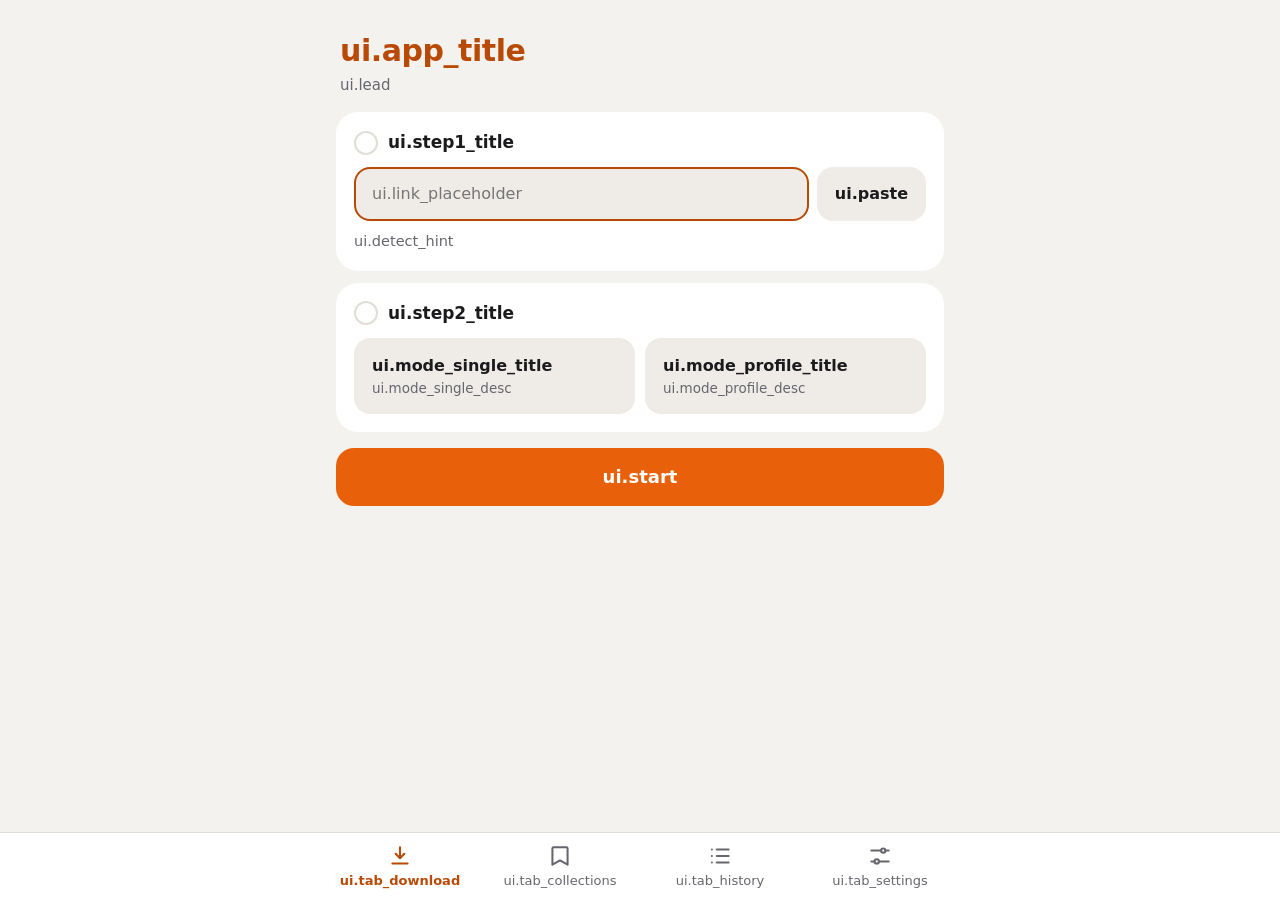
==== commit 7c72498c: "v1.11.0: Koleksiyonlar sekmesi (Windows) Kaydedilen koleksiyonları listeler. Bir koleksiyonun gönder" ====
--- a/instagram_indirici/ui/index.html
+++ b/instagram_indirici/ui/index.html
@@ -178,6 +178,11 @@
 .tile small { display: block; color: var(--muted); font-size: 13px; }
 .tile b { display: block; font-size: 22px; font-weight: 700; font-variant-numeric: tabular-nums; }
 .tile.bad b { color: var(--err); }
+.counts.tabs .tile b { font-size: 18px; }
+.counts.tabs .tile em { font-style: normal; color: var(--err); font-size: 13px; margin-left: 6px; }
+.fails { margin: 8px 0 12px; padding-left: 18px; font-size: 13px; color: var(--muted); max-height: 220px; overflow: auto; }
+.fails li { margin: 3px 0; word-break: break-all; }
+.num-in { width: 110px; }
 .note { border-radius: 16px; padding: 12px 14px; margin-top: 12px; font-size: 14.5px; text-align: left; }
 .note.warn { background: var(--warn-soft); color: var(--warn); }
 .note.ok { background: var(--ok-soft); color: var(--ok); }
@@ -195,6 +200,8 @@
 .log .debug { display: none; }
 
 /* ---------- hesap ---------- */
+.cookie-text { white-space: pre-line; font-size: 14px; line-height: 1.5; color: var(--muted); margin: 10px 0 8px; }
+.cookie-warn { color: var(--warn); }
 .account { display: flex; gap: 10px; align-items: center; justify-content: space-between; flex-wrap: wrap; }
 .account .who { display: inline-flex; gap: 10px; align-items: center; }
 .account .dot { width: 10px; height: 10px; border-radius: 50%; background: var(--muted); display: inline-block; }
@@ -230,7 +237,8 @@
   background: var(--surface); border-top: 1px solid var(--line);
   padding-bottom: env(safe-area-inset-bottom);
 }
-.tabs-in { max-width: 640px; margin: 0 auto; display: grid; grid-template-columns: repeat(3, 1fr); }
+.tabs-in { max-width: 640px; margin: 0 auto; display: grid; grid-template-columns: repeat(4, 1fr); }
+.is-mobile .tabs-in { grid-template-columns: repeat(3, 1fr); }
 .tab {
   background: none; border: 0; cursor: pointer; color: var(--muted); padding: 10px 4px 9px;
   display: flex; flex-direction: column; align-items: center; gap: 3px; font-size: 13px; font-weight: 500; min-height: 62px;
@@ -262,6 +270,33 @@
 .wz-actions .start { margin: 0; }
 .wz-actions .skip { background: none; border: 0; cursor: pointer; color: var(--muted); font-size: 16px; min-height: 48px; }
 
+.coll-actions { display: flex; gap: 8px; flex-wrap: wrap; }
+.coll { display: grid; grid-template-columns: 56px 1fr auto; gap: 14px; align-items: center; background: var(--surface); border-radius: 18px; padding: 12px 16px; margin-bottom: 8px; }
+.coll .cv { width: 56px; height: 56px; border-radius: 14px; background: var(--accent-soft); color: var(--accent); display: grid; place-items: center; font-weight: 700; font-size: 20px; overflow: hidden; }
+.coll .cv img { width: 100%; height: 100%; object-fit: cover; display: block; }
+.coll .nm { font-weight: 600; overflow-wrap: anywhere; }
+.coll .meta { color: var(--muted); font-size: 14px; }
+.coll .btn { min-height: 40px; padding: 0 14px; font-size: 14.5px; }
+.coll-opt { display: block; background: var(--surface); border-radius: 18px; padding: 16px 18px; margin-bottom: 10px; }
+.coll-opt .btn { display: block; width: 100%; min-height: 48px; }
+.coll-opt .btn:not(.primary) { background: var(--accent-soft); color: var(--accent); }
+.coll-opt p { color: var(--muted); font-size: 14px; margin: 8px 2px 0; line-height: 1.45; }
+#coll-error:empty, #coll-status:empty { display: none; }
+#coll-status { margin-top: 10px; }
+.acc-head { display: flex; justify-content: space-between; align-items: center; gap: 8px; flex-wrap: wrap; margin: 18px 4px 10px; }
+.acc-head b { font-size: 17px; }
+.acc-tools { display: flex; gap: 8px; flex-wrap: wrap; }
+.acc-tools .btn { min-height: 38px; padding: 0 12px; font-size: 14px; }
+.acc { display: grid; grid-template-columns: 26px 46px 1fr; gap: 12px; align-items: center; background: var(--surface); border-radius: 16px; padding: 10px 14px; margin-bottom: 6px; cursor: pointer; }
+.acc input { width: 22px; height: 22px; accent-color: var(--btn); }
+.acc .av { width: 46px; height: 46px; border-radius: 50%; background: var(--accent-soft); color: var(--accent); display: grid; place-items: center; font-weight: 700; font-size: 19px; text-transform: uppercase; overflow: hidden; }
+.acc .av img { width: 100%; height: 100%; object-fit: cover; display: block; }
+.acc .nm { font-weight: 600; overflow-wrap: anywhere; }
+.acc .meta { color: var(--muted); font-size: 14px; }
+.acc .lock { color: var(--err); font-size: 13px; margin-left: 6px; }
+.acc-go { position: sticky; bottom: 76px; padding-top: 10px; }
+.acc-go .btn { width: 100%; min-height: 52px; box-shadow: 0 6px 20px rgba(0,0,0,.35); }
+
 .is-mobile .desktop-only { display: none !important; }
 .is-desktop .mobile-only { display: none !important; }
 
@@ -294,7 +329,16 @@
       <div class="hero" id="hero"><b id="hero-num">0</b><span id="hero-unit">%</span></div>
       <div class="bar" id="bar"><i></i></div>
       <div class="counts" id="counts"></div>
+      <div class="counts tabs" id="tabs" hidden></div>
+      <div class="actions" id="run-actions" hidden>
+        <button class="btn" id="pause" type="button"></button>
+      </div>
       <div id="notes"></div>
+      <details id="fails-box" hidden>
+        <summary id="fails-title"></summary>
+        <ul class="fails" id="fails"></ul>
+        <button class="btn primary" id="retry" type="button" data-i18n="ui.retry_failed"></button>
+      </details>
       <div class="actions" id="done-actions" hidden>
         <button class="btn primary" id="open-result" type="button"></button>
       </div>
@@ -338,6 +382,9 @@
             <label class="check"><input type="checkbox" id="w-stories"><span><span data-i18n="ui.what_stories"></span><small data-i18n="ui.needs_login"></small></span></label>
             <label class="check"><input type="checkbox" id="w-highlights"><span><span data-i18n="ui.what_highlights"></span><small data-i18n="ui.needs_login"></small></span></label>
             <label class="check"><input type="checkbox" id="w-avatar"><span data-i18n="ui.what_avatar"></span></label>
+            <label class="check"><input type="checkbox" id="w-reels"><span data-i18n="ui.what_reels"></span></label>
+            <label class="check"><input type="checkbox" id="w-reposts"><span><span data-i18n="ui.what_reposts"></span><small data-i18n="ui.needs_login"></small></span></label>
+            <label class="check"><input type="checkbox" id="w-tagged"><span><span data-i18n="ui.what_tagged"></span><small data-i18n="ui.needs_login"></small></span></label>
           </div>
         </div>
         <div class="row" id="row-content">
@@ -376,6 +423,51 @@
     <div class="form-error" id="form-error" role="alert"></div>
   </section>
 
+  <!-- ===================== KOLEKSİYONLAR ===================== -->
+  <section id="view-collections" data-view="collections" role="tabpanel" aria-labelledby="tab-collections" hidden>
+    <header class="view-head">
+      <h1 data-i18n="ui.coll_title"></h1>
+      <p class="lead" data-i18n="ui.coll_lead"></p>
+    </header>
+    <section class="card" id="coll-top">
+      <div class="coll-actions">
+        <button class="btn primary" id="coll-load" type="button"></button>
+        <button class="btn" id="coll-stop" type="button" hidden data-i18n="ui.stop"></button>
+      </div>
+      <p class="sub" id="coll-status" aria-live="polite"></p>
+      <div class="form-error" id="coll-error" role="alert"></div>
+    </section>
+    <div id="coll-list"></div>
+    <div class="empty" id="coll-empty">
+      <b data-i18n="ui.coll_empty_title"></b>
+      <span data-i18n="ui.coll_empty_text"></span>
+    </div>
+    <div id="coll-detail" hidden>
+      <button class="btn" id="coll-back" type="button" data-i18n="ui.coll_back"></button>
+      <h2 id="coll-name" style="margin:16px 4px 12px"></h2>
+      <div class="coll-opt">
+        <button class="btn primary" id="coll-posts" type="button" data-i18n="ui.coll_posts_btn"></button>
+        <p data-i18n="ui.coll_posts_hint"></p>
+      </div>
+      <div class="coll-opt">
+        <button class="btn" id="coll-accounts" type="button" data-i18n="ui.coll_accounts_btn"></button>
+        <p data-i18n="ui.coll_accounts_hint"></p>
+      </div>
+      <div id="acc-box" hidden>
+        <div class="acc-head">
+          <b id="acc-title"></b>
+          <div class="acc-tools">
+            <button class="btn" id="acc-all" type="button" data-i18n="ui.coll_select_all"></button>
+            <button class="btn" id="acc-none" type="button" data-i18n="ui.coll_select_none"></button>
+          </div>
+        </div>
+        <p class="note-foot" data-i18n="ui.coll_note_locked" style="margin:0 6px 10px"></p>
+        <div id="acc-list"></div>
+        <div class="acc-go"><button class="btn primary" id="acc-download" type="button"></button></div>
+      </div>
+    </div>
+  </section>
+
   <!-- ===================== GEÇMİŞ ===================== -->
   <section id="view-history" data-view="history" role="tabpanel" aria-labelledby="tab-history" hidden>
     <header class="view-head"><h1 data-i18n="ui.hist_title"></h1></header>
@@ -420,12 +512,58 @@
       </div>
     </div>
 
+    <h3 class="sec" data-i18n="ui.sec_content"></h3>
+    <div class="card flush">
+      <label class="opt" id="row-verify">
+        <span class="txt"><b data-i18n="ui.verify_title"></b><small data-i18n="ui.verify_desc"></small></span>
+        <input class="switch" type="checkbox" id="verify">
+      </label>
+      <label class="opt" id="row-infocsv">
+        <span class="txt"><b data-i18n="ui.infocsv_title"></b><small data-i18n="ui.infocsv_desc"></small></span>
+        <input class="switch" type="checkbox" id="infocsv">
+      </label>
+      <label class="opt" id="row-capmin">
+        <span class="txt"><b data-i18n="ui.capmin_title"></b><small data-i18n="ui.capmin_desc"></small></span>
+        <input class="num-in" type="number" min="0" max="20000" step="50" id="capmin">
+      </label>
+      <label class="opt" id="row-datefrom">
+        <span class="txt"><b data-i18n="ui.datefrom_title"></b><small data-i18n="ui.datefrom_desc"></small></span>
+        <input type="date" id="datefrom">
+      </label>
+      <label class="opt" id="row-dateto">
+        <span class="txt"><b data-i18n="ui.dateto_title"></b><small data-i18n="ui.dateto_desc"></small></span>
+        <input type="date" id="dateto">
+      </label>
+    </div>
+
     <h3 class="sec" data-i18n="ui.sec_account"></h3>
     <div class="card">
       <div class="account" id="account">
         <span class="who"><i class="dot" aria-hidden="true"></i><span id="account-text"></span></span>
         <button class="btn" id="login" type="button"></button>
       </div>
+      <div id="chrome-row" hidden>
+        <div class="account chrome-line">
+          <small class="cookie-text" data-i18n="ui.chrome_hint"></small>
+          <button class="btn" id="login-chrome" type="button" data-i18n="ui.chrome_login"></button>
+        </div>
+        <div class="note ok" id="chrome-note" hidden></div>
+        <details id="chrome-setup">
+          <summary data-i18n="ui.chrome_setup_title"></summary>
+          <p class="cookie-text" data-i18n="ui.chrome_setup_steps"></p>
+          <button class="btn" id="chrome-folder" type="button" data-i18n="ui.chrome_open_folder"></button>
+        </details>
+      </div>
+      <details id="cookie-box">
+        <summary data-i18n="ui.cookie_title"></summary>
+        <p class="cookie-text" data-i18n="ui.cookie_steps"></p>
+        <p class="cookie-text cookie-warn" data-i18n="ui.cookie_warn"></p>
+        <div class="link-row">
+          <input id="cookie-input" type="password" autocomplete="off" spellcheck="false"
+                 data-i18n-placeholder="ui.cookie_placeholder">
+          <button class="btn" id="cookie-use" type="button" data-i18n="ui.cookie_use"></button>
+        </div>
+      </details>
     </div>
 
     <h3 class="sec" data-i18n="ui.sec_language"></h3>
@@ -472,8 +610,9 @@
         <div class="adv-actions">
           <button class="btn" id="clear-cache" type="button" data-i18n="ui.cache_clear"></button>
           <button class="btn danger" id="clear-cookies" type="button" data-i18n="ui.cookies_clear"></button>
+          <button class="btn danger" id="reset-all" type="button" data-i18n="ui.reset_all"></button>
         </div>
-        <small><span data-i18n="ui.cache_hint"></span> <span data-i18n="ui.cookies_hint"></span></small>
+        <small><span data-i18n="ui.cache_hint"></span> <span data-i18n="ui.cookies_hint"></span> <span data-i18n="ui.reset_hint"></span></small>
         <div class="adv-msg" id="adv-msg" aria-live="polite"></div>
       </div>
       <label class="opt">
@@ -492,6 +631,10 @@
     <button class="tab" id="tab-download" role="tab" type="button" data-tab="download" aria-selected="true" aria-controls="view-download">
       <svg viewBox="0 0 24 24" aria-hidden="true"><path d="M12 4v10m0 0l-4-4m4 4l4-4M5 19h14"/></svg>
       <span data-i18n="ui.tab_download"></span>
+    </button>
+    <button class="tab desktop-only" id="tab-collections" role="tab" type="button" data-tab="collections" aria-selected="false" aria-controls="view-collections">
+      <svg viewBox="0 0 24 24" aria-hidden="true"><path d="M6 4h12a1 1 0 0 1 1 1v15l-7-4-7 4V5a1 1 0 0 1 1-1z"/></svg>
+      <span data-i18n="ui.tab_collections"></span>
     </button>
     <button class="tab" id="tab-history" role="tab" type="button" data-tab="history" aria-selected="false" aria-controls="view-history">
       <svg viewBox="0 0 24 24" aria-hidden="true"><path d="M9 6h11M9 12h11M9 18h11M4.5 6h.01M4.5 12h.01M4.5 18h.01"/></svg>
@@ -716,6 +859,14 @@
       stories: $('w-stories').checked,
       highlights: $('w-highlights').checked,
       avatar: $('w-avatar').checked,
+      reels: $('w-reels').checked,
+      reposts: $('w-reposts').checked,
+      tagged: $('w-tagged').checked,
+      verify_files: $('verify').checked,
+      info_csv: $('infocsv').checked,
+      caption_min: Math.max(0, parseInt($('capmin').value, 10) || 0),
+      date_from: $('datefrom').value || '',
+      date_to: $('dateto').value || '',
       only_new: $('onlynew').checked,
       history: $('history').checked,
       auto_continue: $('autocont').checked,
@@ -735,6 +886,14 @@
     $('w-stories').checked = !!s.stories;
     $('w-highlights').checked = !!s.highlights;
     $('w-avatar').checked = !!s.avatar;
+    $('w-reels').checked = s.reels !== false;
+    $('w-reposts').checked = !!s.reposts;
+    $('w-tagged').checked = !!s.tagged;
+    $('verify').checked = s.verify_files !== false;
+    $('infocsv').checked = s.info_csv !== false;
+    if (document.activeElement !== $('capmin')) $('capmin').value = String(s.caption_min === undefined ? 300 : s.caption_min);
+    $('datefrom').value = s.date_from || '';
+    $('dateto').value = s.date_to || '';
     $('onlynew').checked = !!s.only_new;
     $('history').checked = s.history !== false;
     $('autocont').checked = s.auto_continue !== false;
@@ -745,7 +904,7 @@
   }
   const saveSettings = () => api('/api/settings', readSettings()).then(r => applySettings(r.settings)).catch(() => {});
   const patchSettings = (patch) => api('/api/settings', patch).then(r => applySettings(r.settings)).catch(() => {});
-  ['limit', 'w-posts', 'w-stories', 'w-highlights', 'w-avatar', 'onlynew', 'history', 'autocont', 'outdir', 'identity', 'speed'].forEach(id => $(id).addEventListener('change', saveSettings));
+  ['limit', 'w-posts', 'w-stories', 'w-highlights', 'w-avatar', 'w-reels', 'w-reposts', 'w-tagged', 'verify', 'infocsv', 'capmin', 'datefrom', 'dateto', 'onlynew', 'history', 'autocont', 'outdir', 'identity', 'speed'].forEach(id => $(id).addEventListener('change', saveSettings));
   document.querySelectorAll('input[name=content]').forEach(el => el.addEventListener('change', saveSettings));
   $('lang').addEventListener('change', async () => { await saveSettings(); await loadStrings(); });
 
@@ -790,6 +949,12 @@
     advAction('/api/clear-cookies', 'adv-msg');
   });
 
+  $('reset-all').addEventListener('click', async () => {
+    if (!(await confirmAction(t('ui.reset_confirm')))) return;
+    await advAction('/api/reset-all', 'adv-msg');
+    setTimeout(() => location.reload(), 900);   // ayarlar varsayılana döndü: arayüzü baştan yükle
+  });
+
   $('clear-history').addEventListener('click', async () => {
     if (!(await confirmAction(t('ui.history_confirm')))) return;
     try { const r = await api('/api/clear-history', {}); $('history-msg').textContent = renderMsg(r.message); loadHistory(); }
@@ -887,12 +1052,167 @@
     }
   }
   $('start').addEventListener('click', startOrStop);
+  $('pause').addEventListener('click', () => {
+    api(lastState && lastState.paused ? '/api/resume' : '/api/pause', {}).then(() => poll(true)).catch(() => {});
+  });
+  $('retry').addEventListener('click', () => { if (!running) startOrStop(); });
+  let chromeClicked = 0;
+  async function loginChrome() {
+    $('form-error').textContent = '';
+    try { await api('/api/login-chrome', {}); chromeClicked = Date.now(); poll(true); }
+    catch (e) { $('form-error').textContent = errText(e); }
+  }
   $('login').addEventListener('click', async () => {
+    if (platform !== 'mobile') { showView('download'); return loginChrome(); }   // bilgisayar: kendi pencere yok, normal tarayıcı
     $('form-error').textContent = '';
     showView('download');
     try { await api('/api/login', {}); clearLog(); $('progress').hidden = false; poll(true); }
     catch (e) { $('form-error').textContent = errText(e); }
   });
+  $('login-chrome').addEventListener('click', loginChrome);
+  $('chrome-folder').addEventListener('click', async () => {
+    try { await api('/api/extension-open', {}); } catch (e) { $('form-error').textContent = errText(e); }
+  });
+  function renderChromeLogin(s) {
+    $('chrome-row').hidden = platform === 'mobile';
+    const waiting = !!s.chrome_waiting;
+    const note = $('chrome-note');
+    note.hidden = !waiting;
+    if (waiting) {
+      const slow = chromeClicked && Date.now() - chromeClicked > 20000;
+      note.textContent = t('ui.chrome_waiting') + (slow ? ' ' + t('ui.chrome_slow') : '');
+    }
+    // Eklenti oturumu gönderince iş "cookie" kipinde başlar: ilerlemeyi göster.
+    if (chromeClicked && s.mode === 'cookie' && (s.running || s.phase === 'done' || s.phase === 'error')) {
+      chromeClicked = 0; showView('download'); clearLog(); $('progress').hidden = false;
+    }
+  }
+
+  $('cookie-use').addEventListener('click', async () => {
+    const value = $('cookie-input').value.trim();
+    if (!value) return;
+    $('form-error').textContent = '';
+    showView('download');
+    try {
+      await api('/api/login-cookie', { cookie: value });
+      $('cookie-input').value = '';
+      clearLog(); $('progress').hidden = false; poll(true);
+    } catch (e) { $('form-error').textContent = errText(e); }
+  });
+
+  // ---------------- koleksiyonlar (Kaydedilenler)
+  let collPick = null, accFor = '', collSig = '', accSig = '';
+  const accChecked = new Set();
+  const isScanMode = (m) => m === 'collections' || m === 'collection_scan';
+  const collName = (c) => c.type === 'ALL_MEDIA_AUTO_COLLECTION' ? t('ui.coll_all') : (c.name || c.id);
+  function imgOrLetter(box, url, letter) {
+    box.textContent = '';
+    if (url) {
+      const img = document.createElement('img');
+      img.referrerPolicy = 'no-referrer'; img.alt = ''; img.loading = 'lazy'; img.src = url;
+      img.onerror = () => { box.textContent = letter; };
+      box.appendChild(img);
+    } else { box.textContent = letter; }
+  }
+  function collExtra() { return collPick ? { id: collPick.id, name: collName(collPick), type: collPick.type } : {}; }
+  async function collStart(mode, extra, toDownloadView) {
+    $('coll-error').textContent = '';
+    try {
+      await api('/api/start', { link: '', mode, extra, settings: readSettings() });
+      if (toDownloadView) { clearLog(); showView('download'); $('progress').hidden = false; }
+      poll(true);
+    } catch (e) { $('coll-error').textContent = errText(e); }
+  }
+  function renderColl(s) {
+    const busy = !!s.running;
+    const scanning = busy && isScanMode(s.mode);
+    $('coll-load').textContent = t((s.collections || []).length ? 'ui.coll_reload' : 'ui.coll_load');
+    $('coll-load').disabled = busy;
+    $('coll-stop').hidden = !scanning;
+    $('coll-posts').disabled = busy; $('coll-accounts').disabled = busy; $('acc-download').disabled = busy || !accChecked.size;
+    let status = '';
+    if (scanning) status = t(s.mode === 'collections' ? 'ui.coll_loading' : 'ui.coll_scanning', { n: s.found_posts || 0 });
+    else if (s.mode && isScanMode(s.mode) && s.phase === 'done') status = renderMsg(s.summary);
+    $('coll-status').textContent = status;
+    const err = (!busy && isScanMode(s.mode) && s.phase === 'error' && s.summary) ? renderMsg(s.summary) : '';
+    if (err) $('coll-error').textContent = err;
+    else if (busy) $('coll-error').textContent = '';
+
+    // koleksiyon listesi
+    const cols = s.collections || [];
+    const sig = JSON.stringify(cols) + '|' + langCode + '|' + (collPick ? collPick.id : '');
+    if (sig !== collSig) {
+      collSig = sig;
+      const list = $('coll-list');
+      list.textContent = '';
+      $('coll-empty').hidden = cols.length > 0 || !!collPick;
+      list.hidden = !!collPick;
+      for (const c of cols) {
+        const row = el('div'); row.className = 'coll'; row.dataset.collId = c.id;
+        const cv = el('div'); cv.className = 'cv'; cv.setAttribute('aria-hidden', 'true');
+        imgOrLetter(cv, c.cover, collName(c).charAt(0));
+        const info = el('div');
+        const nm = el('div', collName(c)); nm.className = 'nm';
+        info.appendChild(nm);
+        if (c.count) { const meta = el('div', t('ui.coll_n', { n: c.count })); meta.className = 'meta'; info.appendChild(meta); }
+        const open = el('button', t('ui.coll_open')); open.type = 'button'; open.className = 'btn primary';
+        open.onclick = () => { collPick = c; accFor = ''; accSig = ''; collSig = ''; accChecked.clear(); renderColl(lastState || s); };
+        row.appendChild(cv); row.appendChild(info); row.appendChild(open);
+        list.appendChild(row);
+      }
+    }
+    $('coll-detail').hidden = !collPick;
+    if (collPick) $('coll-name').textContent = collName(collPick);
+
+    // hesap listesi (taramadan sonra)
+    const showAcc = !!collPick && s.coll_id === collPick.id && !scanning && (s.coll_accounts || []).length > 0;
+    $('acc-box').hidden = !showAcc;
+    if (showAcc) {
+      const accs = s.coll_accounts;
+      const asig = collPick.id + '|' + JSON.stringify(accs.map(a => a.username + a.count));
+      if (asig !== accSig) {
+        accSig = asig;
+        if (accFor !== collPick.id) { accFor = collPick.id; accChecked.clear(); for (const a of accs) if (!a.private) accChecked.add(a.username); }
+        const list = $('acc-list');
+        list.textContent = '';
+        for (const a of accs) {
+          const row = el('label'); row.className = 'acc';
+          const cb = document.createElement('input'); cb.type = 'checkbox'; cb.dataset.user = a.username;
+          cb.checked = accChecked.has(a.username);
+          cb.onchange = () => { if (cb.checked) accChecked.add(a.username); else accChecked.delete(a.username); renderAccCount(); };
+          const av = el('div'); av.className = 'av'; av.setAttribute('aria-hidden', 'true');
+          imgOrLetter(av, a.pic, (a.username || '?').charAt(0));
+          const info = el('div');
+          const nm = el('div', '@' + a.username); nm.className = 'nm';
+          if (a.private) nm.appendChild(el('span', t('ui.coll_locked'))).className = 'lock';
+          const meta = el('div', (a.full_name ? a.full_name + ' · ' : '') + t('ui.coll_saved_n', { n: a.count })); meta.className = 'meta';
+          info.appendChild(nm); info.appendChild(meta);
+          row.appendChild(cb); row.appendChild(av); row.appendChild(info);
+          list.appendChild(row);
+        }
+      }
+      renderAccCount();
+    }
+  }
+  function renderAccCount() {
+    const total = ((lastState && lastState.coll_accounts) || []).length;
+    $('acc-title').textContent = t('ui.coll_accounts_title', { n: total });
+    $('acc-download').textContent = t('ui.coll_download_selected', { n: accChecked.size });
+    $('acc-download').disabled = running || !accChecked.size;
+  }
+  function setAllAcc(on) {
+    accChecked.clear();
+    document.querySelectorAll('#acc-list input').forEach(cb => { cb.checked = on; if (on) accChecked.add(cb.dataset.user); });
+    renderAccCount();
+  }
+  $('coll-load').addEventListener('click', () => collStart('collections', {}, false));
+  $('coll-stop').addEventListener('click', () => api('/api/stop', {}).catch(() => {}));
+  $('coll-back').addEventListener('click', () => { collPick = null; collSig = ''; renderColl(lastState || {}); });
+  $('coll-posts').addEventListener('click', () => collStart('collection_posts', collExtra(), true));
+  $('coll-accounts').addEventListener('click', () => { accFor = ''; accSig = ''; collStart('collection_scan', collExtra(), false); });
+  $('acc-all').addEventListener('click', () => setAllAcc(true));
+  $('acc-none').addEventListener('click', () => setAllAcc(false));
+  $('acc-download').addEventListener('click', () => collStart('collection_accounts', { ...collExtra(), accounts: [...accChecked] }, true));
 
   // ---------------- durum
   const fmtMB = (b) => (b / 1048576).toFixed(b > 104857600 ? 0 : 1) + ' MB';
@@ -902,9 +1222,11 @@
   function render(s, relabelOnly) {
     lastState = s;
     running = s.running;
+    renderChromeLogin(s);
+    renderColl(s);
     $('start').textContent = t(running ? 'ui.stop' : 'ui.start');
     $('start').classList.toggle('stop', running);
-    ['link', 'paste', 'choose', 'outdir', 'login', 'lang', 'clear-history', 'identity', 'speed', 'clear-cache', 'clear-cookies'].forEach(id => { $(id).disabled = running; });
+    ['link', 'paste', 'choose', 'outdir', 'login', 'login-chrome', 'cookie-input', 'cookie-use', 'lang', 'clear-history', 'identity', 'speed', 'clear-cache', 'clear-cookies', 'reset-all', 'verify', 'infocsv', 'capmin', 'datefrom', 'dateto'].forEach(id => { $(id).disabled = running; });
     document.querySelectorAll('#step2 input, #step3 input, #step3 select').forEach(e => {
       e.disabled = running || (e.id === 'mode-single' && linkKind === 'profile');
     });
@@ -917,13 +1239,22 @@
     if (s.settings && !settingsLoaded) { applySettings(s.settings); settingsLoaded = true; afterFirstSettings(s); }
 
     if (s.phase === 'idle') return;
+    if (isScanMode(s.mode)) {      // koleksiyon listesi/hesap taraması: ilerleme Koleksiyonlar sekmesinde gösterilir
+      $('progress').hidden = true;
+      pumpLog(s, relabelOnly);
+      lastPhase = s.phase;
+      return;
+    }
     $('progress').hidden = false;
     if (s.folder) lastFolder = s.folder;
 
     const total = s.files_total, finished = s.files_done + s.files_skipped + s.files_failed;
     let status = '', sub = '', pct = null;
     const who = s.author ? `${s.author}: ` : '';
-    if (s.mode === 'login') {
+    if (s.mode === 'cookie' && running) {
+      status = t('ui.cookie_title');
+      sub = '';
+    } else if (s.mode === 'login') {
       status = t(running ? 'ui.status_login_open' : 'ui.status_login_closed');
       sub = running ? pick('ui.sub_login_open') : renderMsg(s.summary);
     } else if (s.phase === 'starting') {
@@ -956,16 +1287,16 @@
     bar.firstElementChild.style.width = (pct === null ? 0 : pct) + '%';
 
     // Büyük sayı: indirirken yüzde, tararken bulunan gönderi sayısı
-    const state = s.mode === 'login' ? (running ? 'running' : 'done') : running ? 'running' : s.phase === 'done' ? 'done' : (s.phase === 'error' ? 'error' : 'idle');
+    const state = s.mode === 'login' ? (running ? 'running' : 'done') : s.mode === 'cookie' ? (running ? 'running' : s.phase === 'done' ? 'done' : 'error') : running ? 'running' : s.phase === 'done' ? 'done' : (s.phase === 'error' ? 'error' : 'idle');
     $('progress').dataset.state = state;
-    $('hero').hidden = s.mode === 'login';
+    $('hero').hidden = (s.mode === 'login' || s.mode === 'cookie');
     if (pct === null) { $('hero-num').textContent = String(s.found_posts || 0); $('hero-unit').textContent = t('ui.hero_found'); }
     else { $('hero-num').textContent = String(Math.round(pct)); $('hero-unit').textContent = '%'; }
 
     const counts = $('counts');
     counts.textContent = '';
-    counts.hidden = s.mode === 'login';
-    if (s.mode !== 'login') {
+    counts.hidden = (s.mode === 'login' || s.mode === 'cookie');
+    if (s.mode !== 'login' && s.mode !== 'cookie') {
       const add = (key, n, bad) => {
         const tile = el('div'); tile.className = 'tile' + (bad ? ' bad' : '');
         tile.appendChild(el('small', t(key))); tile.appendChild(el('b', String(n)));
@@ -978,6 +1309,35 @@
       if (s.posts_unavailable) add('ui.count_unavailable', s.posts_unavailable);
       if (s.posts_known) add('ui.count_known', s.posts_known);
       if (s.files_failed) add('ui.count_failed', s.files_failed, true);
+    }
+
+    // Sekme sayaçları (gönderiler, reels, öne çıkanlar…)
+    const tabsBox = $('tabs');
+    tabsBox.textContent = '';
+    const tabKeys = Object.keys(s.tabs || {});
+    tabsBox.hidden = (s.mode === 'login' || s.mode === 'cookie') || tabKeys.length < 2;
+    if (!tabsBox.hidden) {
+      for (const k of tabKeys) {
+        const v = s.tabs[k];
+        const tile = el('div'); tile.className = 'tile';
+        tile.appendChild(el('small', k === 'posts' ? t('ui.tab_posts') : k === 'reels' ? t('ui.tab_reels') : k === 'reposts' ? t('ui.tab_reposts') : k === 'tagged' ? t('ui.tab_tagged') : k === 'collection' ? t('ui.tab_collection') : k === 'stories' ? t('ui.tab_stories') : k === 'highlights' ? t('ui.tab_highlights') : t('ui.tab_avatar')));
+        const b = el('b', `${v.done + v.skipped}/${v.found}`);
+        if (v.failed) b.appendChild(el('em', t('ui.tab_failed', { n: v.failed })));
+        tile.appendChild(b);
+        tabsBox.appendChild(tile);
+      }
+    }
+    // Duraklat / devam et
+    $('run-actions').hidden = !(running && s.mode !== 'login' && s.mode !== 'cookie');
+    $('pause').textContent = t(s.paused ? 'ui.resume' : 'ui.pause');
+    // İnemeyenler listesi
+    const failList = s.failures || [];
+    $('fails-box').hidden = running || !failList.length;
+    if (!$('fails-box').hidden) {
+      $('fails-title').textContent = t('ui.fails_title', { n: failList.length });
+      const ul = $('fails');
+      ul.textContent = '';
+      for (const f of failList) ul.appendChild(el('li', `${f.name}${f.error ? ' — ' + f.error : ''}`));
     }
 
     // Notlar sadece değiştiğinde yeniden çizilir (yoksa düğmeye basılırken kaybolabilir).
@@ -1014,8 +1374,15 @@
       }
     }
 
-    $('done-actions').hidden = running || s.mode === 'login' || !(s.files_done || s.files_skipped);
-
+    $('done-actions').hidden = running || (s.mode === 'login' || s.mode === 'cookie') || !(s.files_done || s.files_skipped);
+
+    pumpLog(s, relabelOnly);
+    if (lastPhase !== s.phase && s.phase === 'error') $('details').open = true;
+    if (lastPhase && lastPhase !== s.phase && !running && view === 'history') loadHistory();
+    lastPhase = s.phase;
+  }
+
+  function pumpLog(s, relabelOnly) {
     if (!relabelOnly && s.logs && s.logs.length) {
       const log = $('log');
       const atBottom = log.scrollTop + log.clientHeight >= log.scrollHeight - 10;
@@ -1027,9 +1394,6 @@
       if (atBottom) log.scrollTop = log.scrollHeight;
     }
     if (!relabelOnly) logNext = s.log_next;
-    if (lastPhase !== s.phase && s.phase === 'error') $('details').open = true;
-    if (lastPhase && lastPhase !== s.phase && !running && view === 'history') loadHistory();
-    lastPhase = s.phase;
   }
 
   const logEntries = [];
@@ -1116,8 +1480,8 @@
       }
     } catch (e) { /* önemsiz */ }
     if (s.settings.setup_done) return;
-    let existing = s.logged_in === true;
-    if (!existing) { try { existing = ((await api('/api/history-list')).total || 0) > 0; } catch (e) { /* yok say */ } }
+    let existing = false;
+    try { existing = ((await api('/api/history-list')).total || 0) > 0; } catch (e) { /* yok say */ }
     if (existing) patchSettings({ setup_done: true });
     else openWizard();
   }
